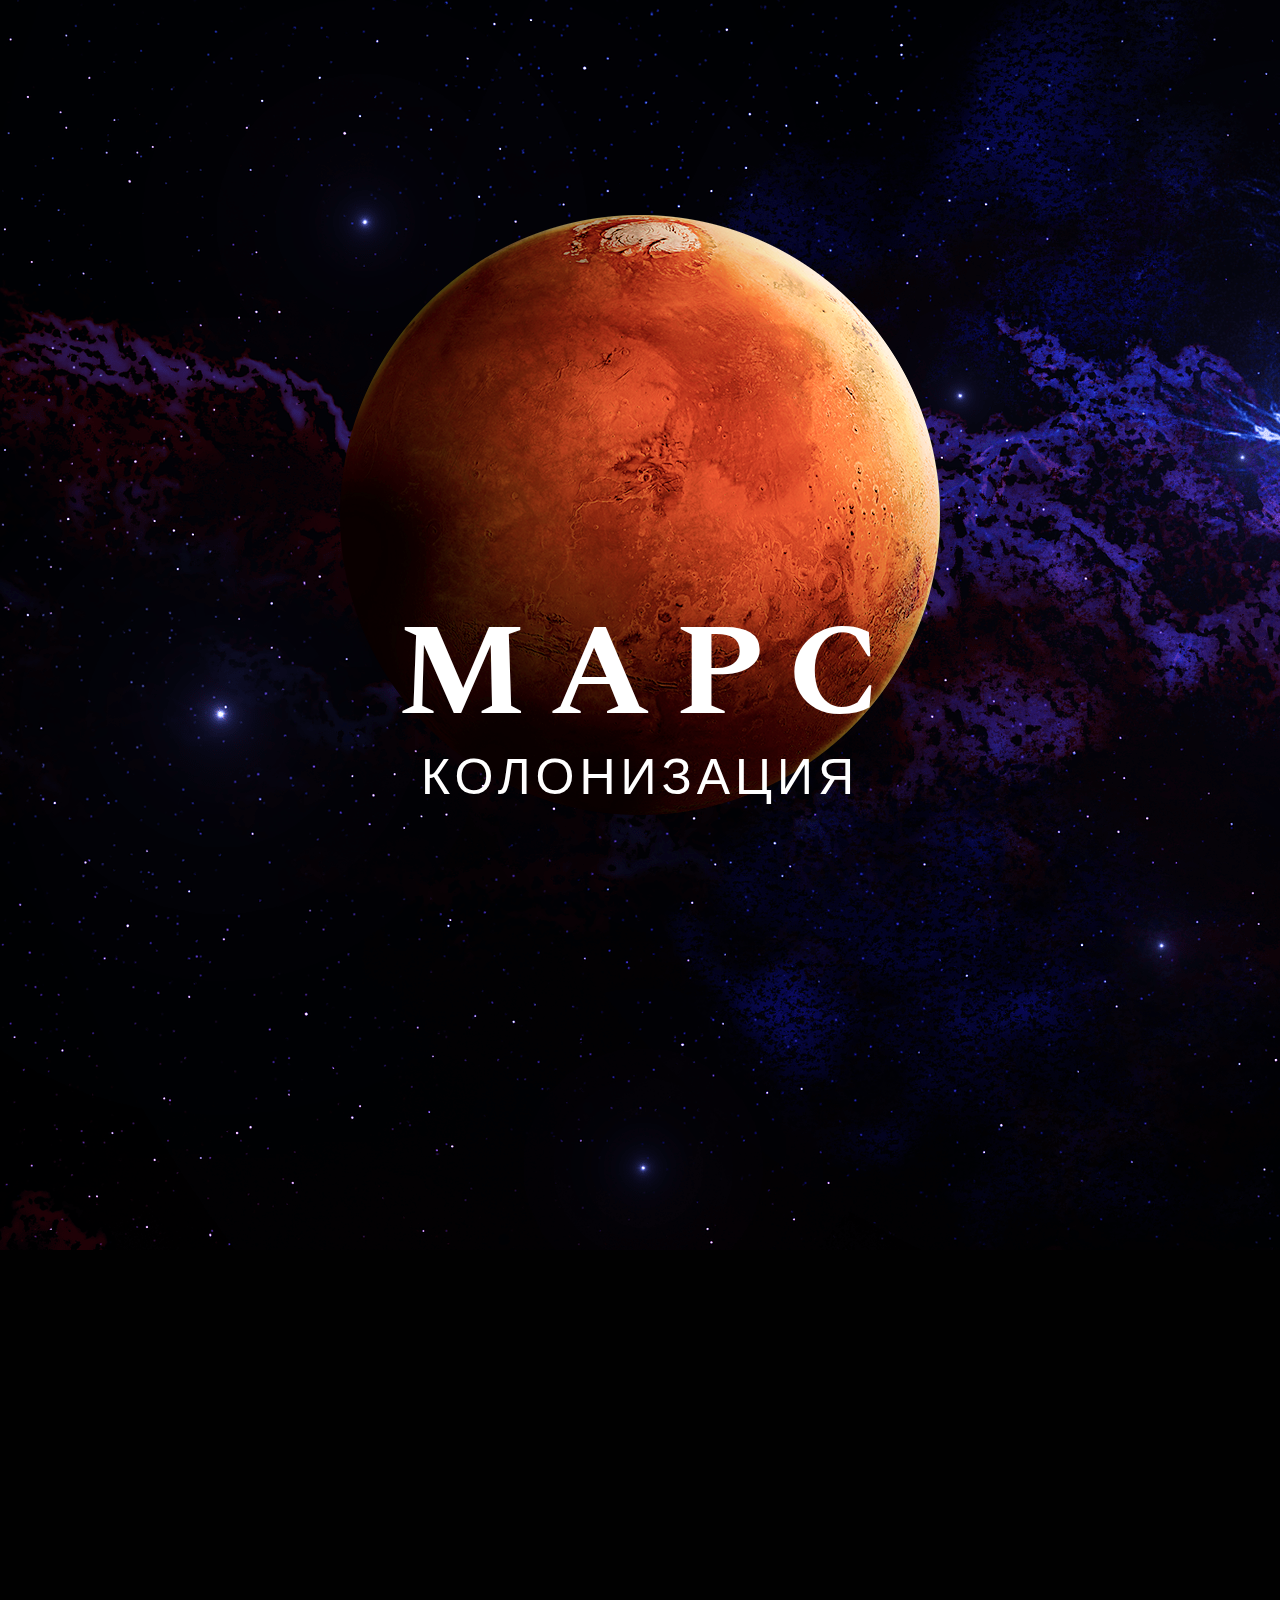
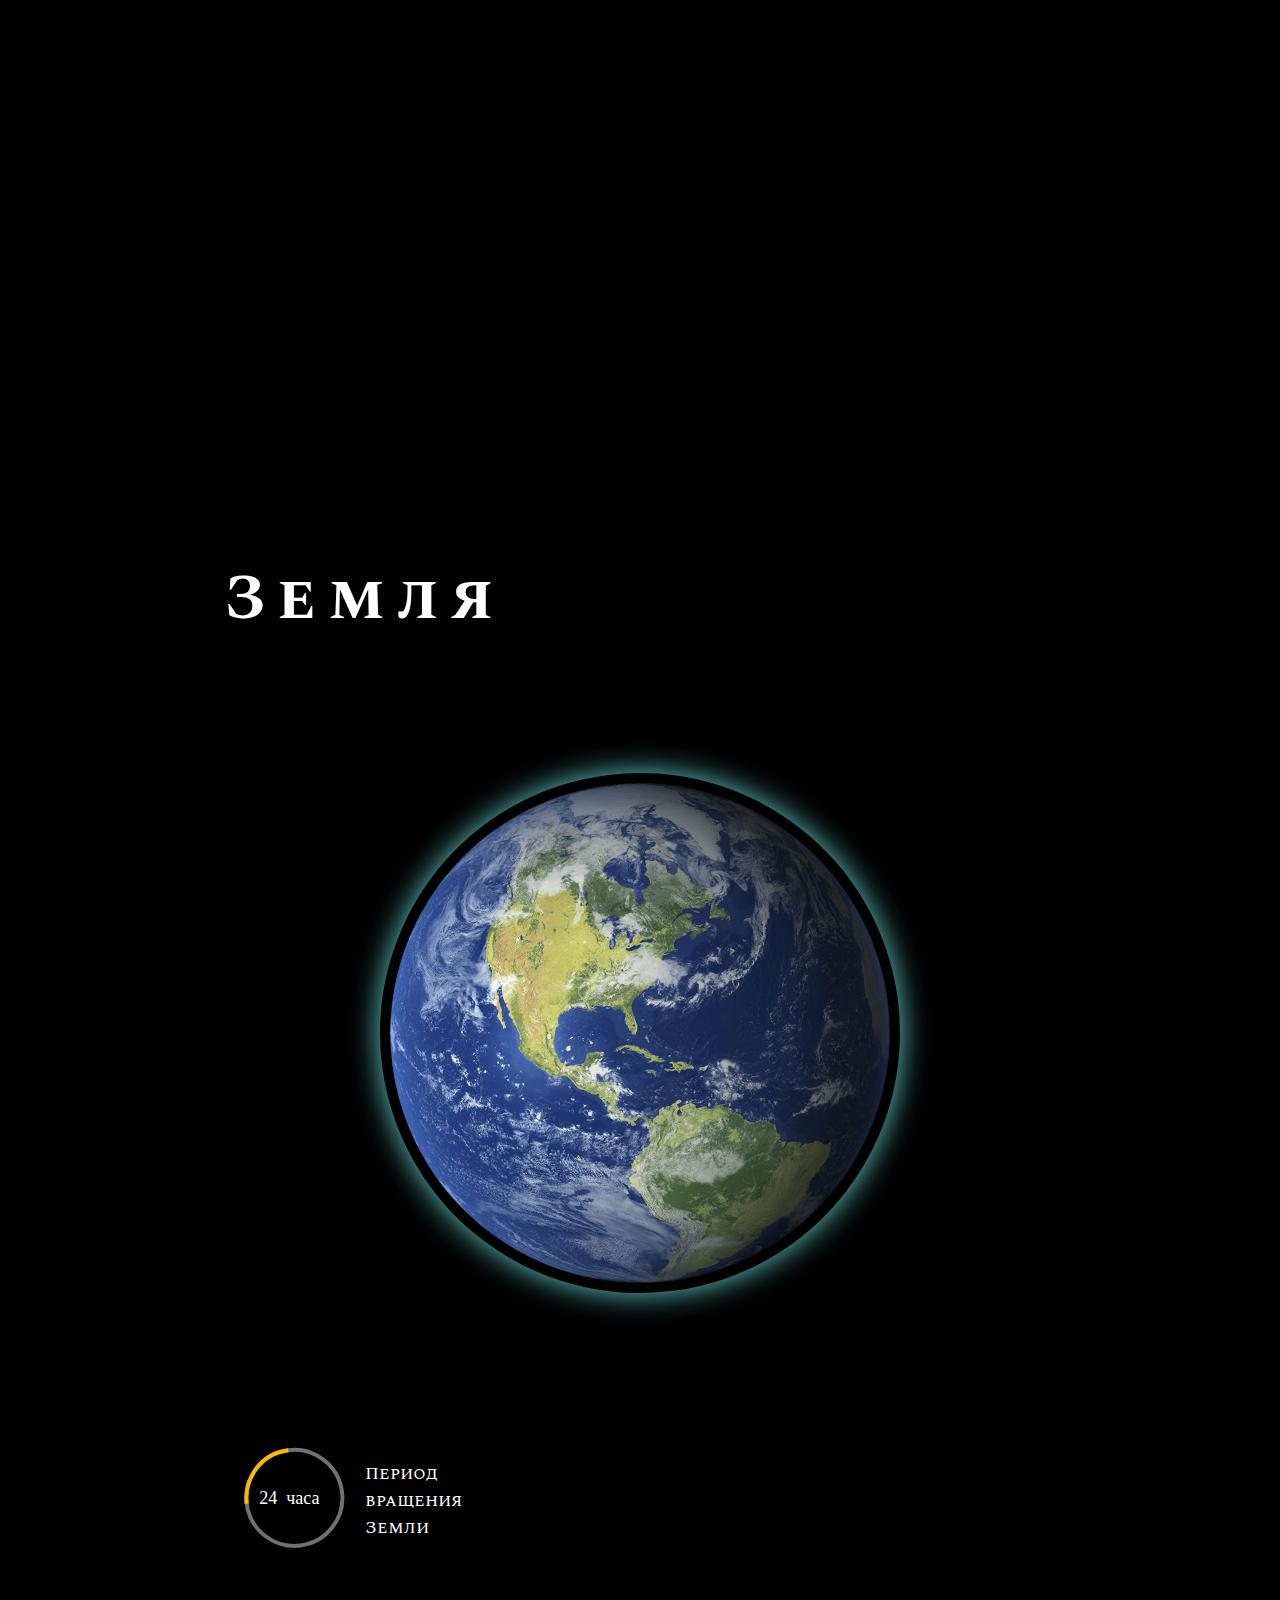
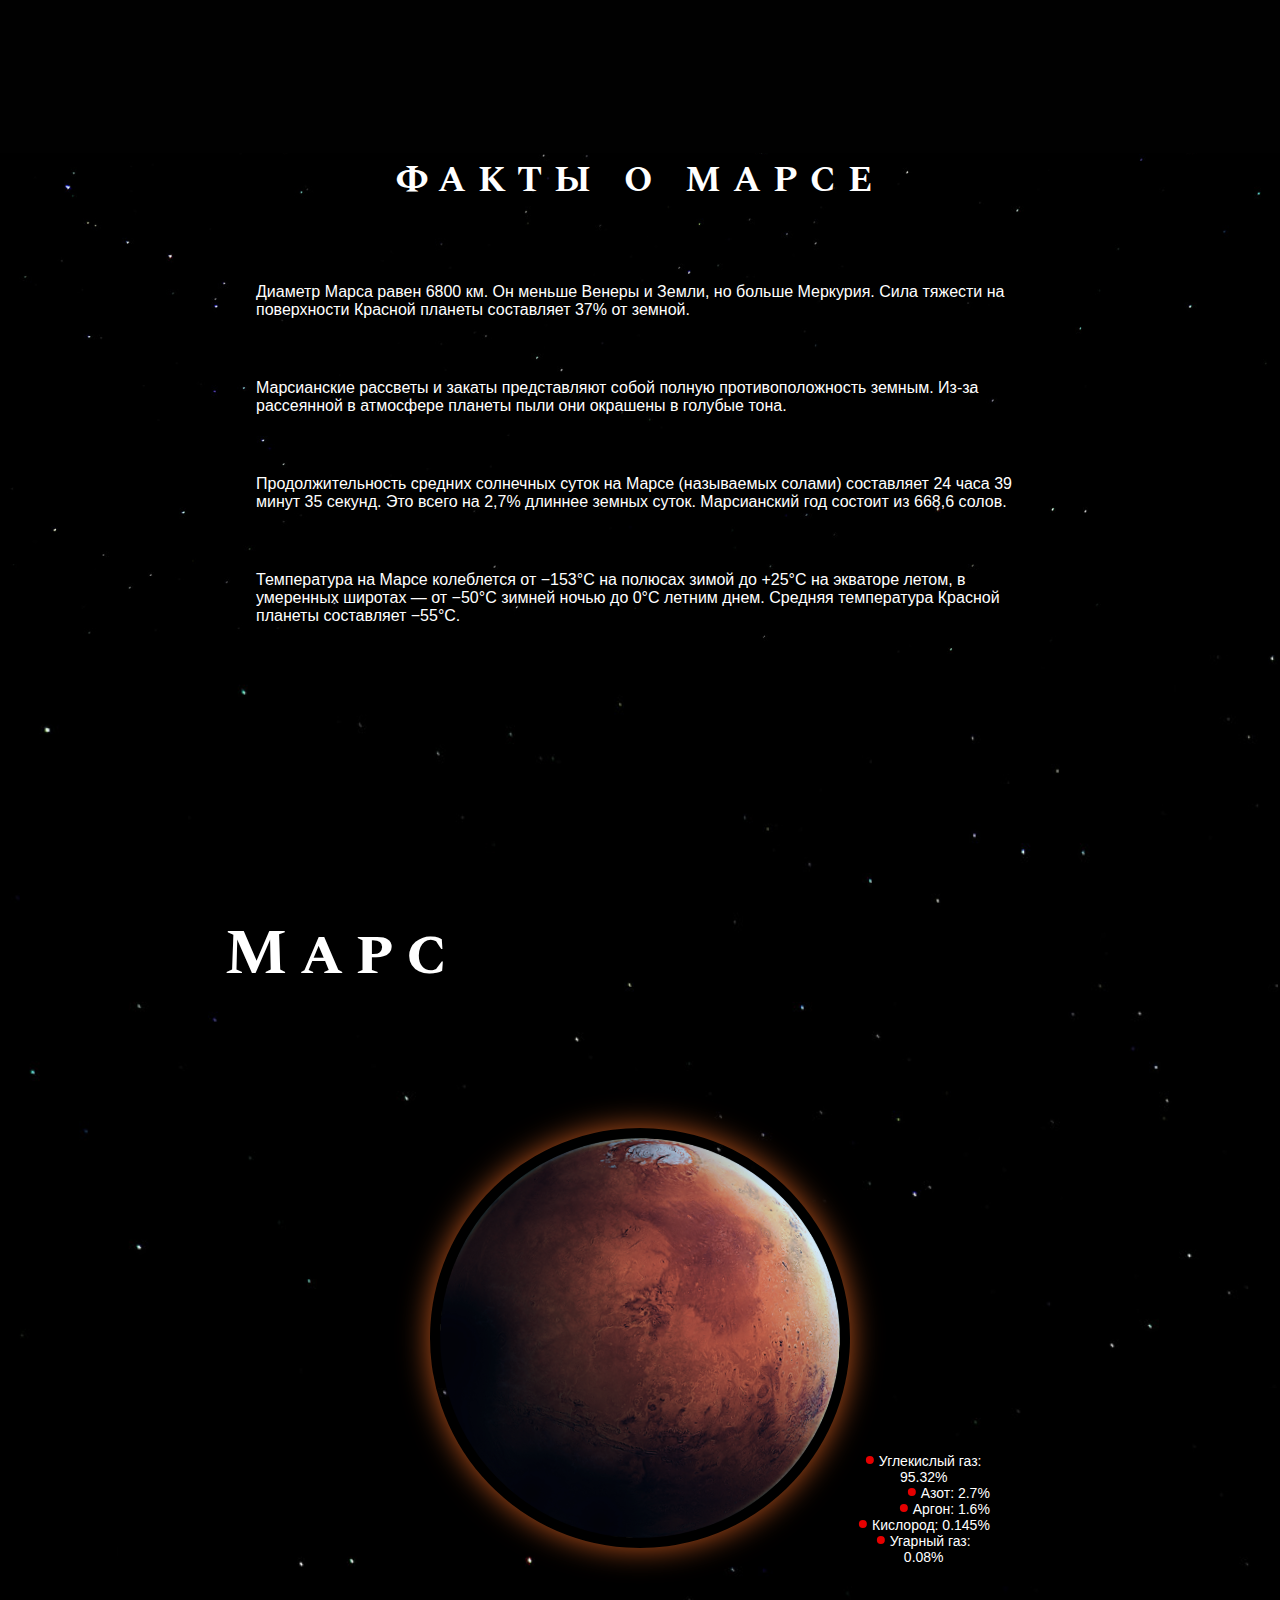
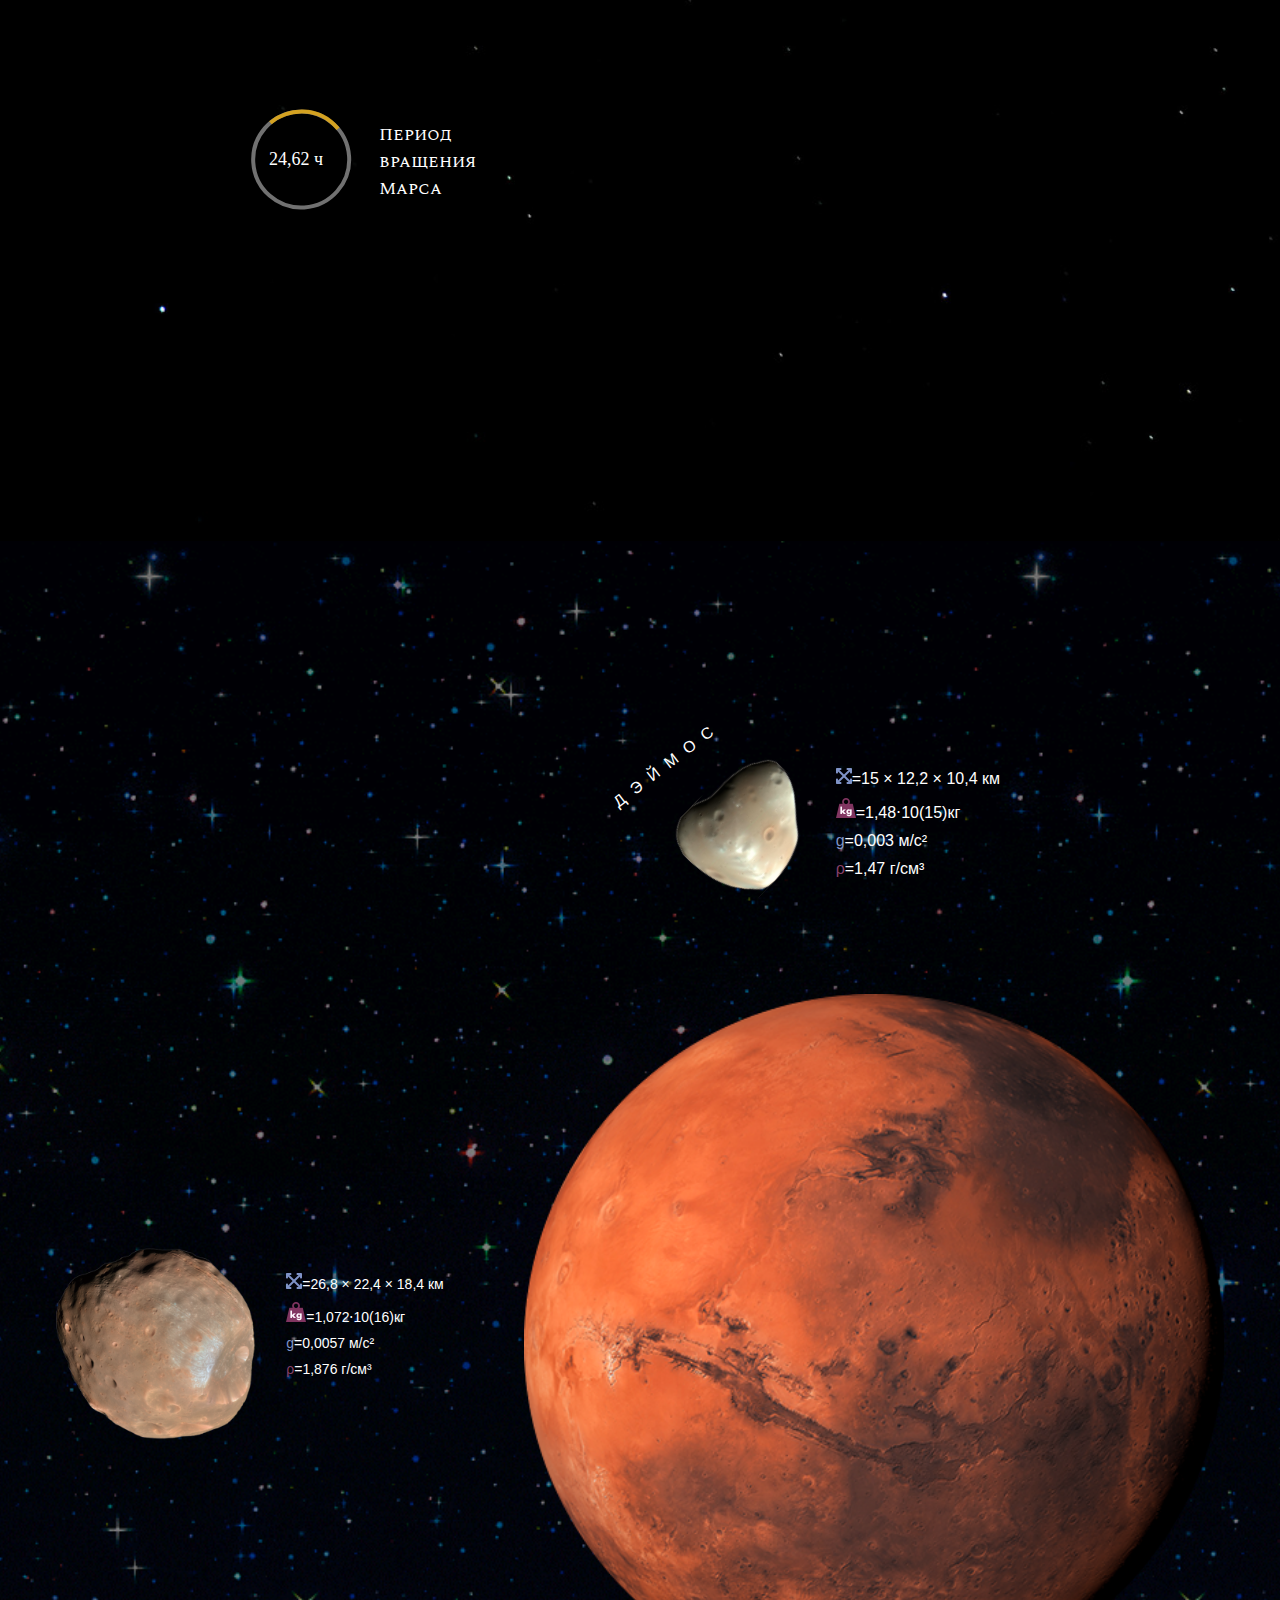
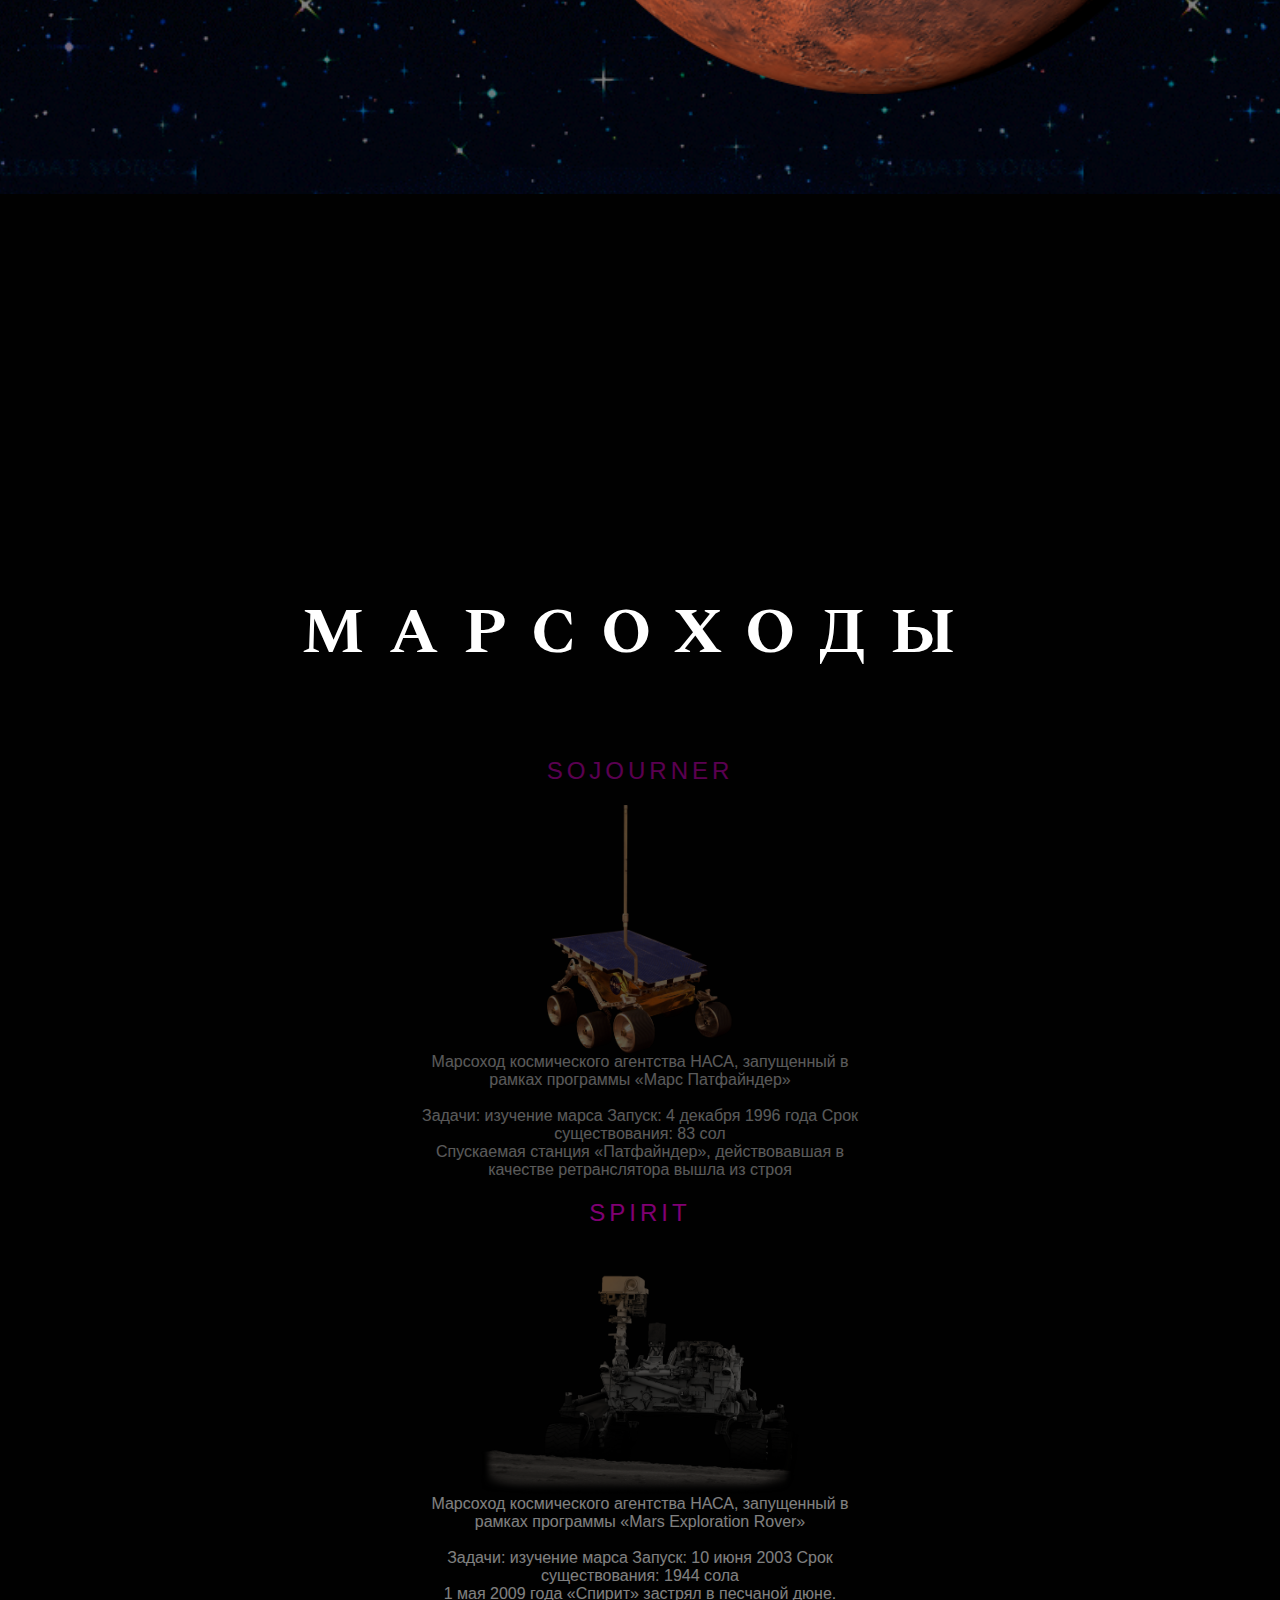
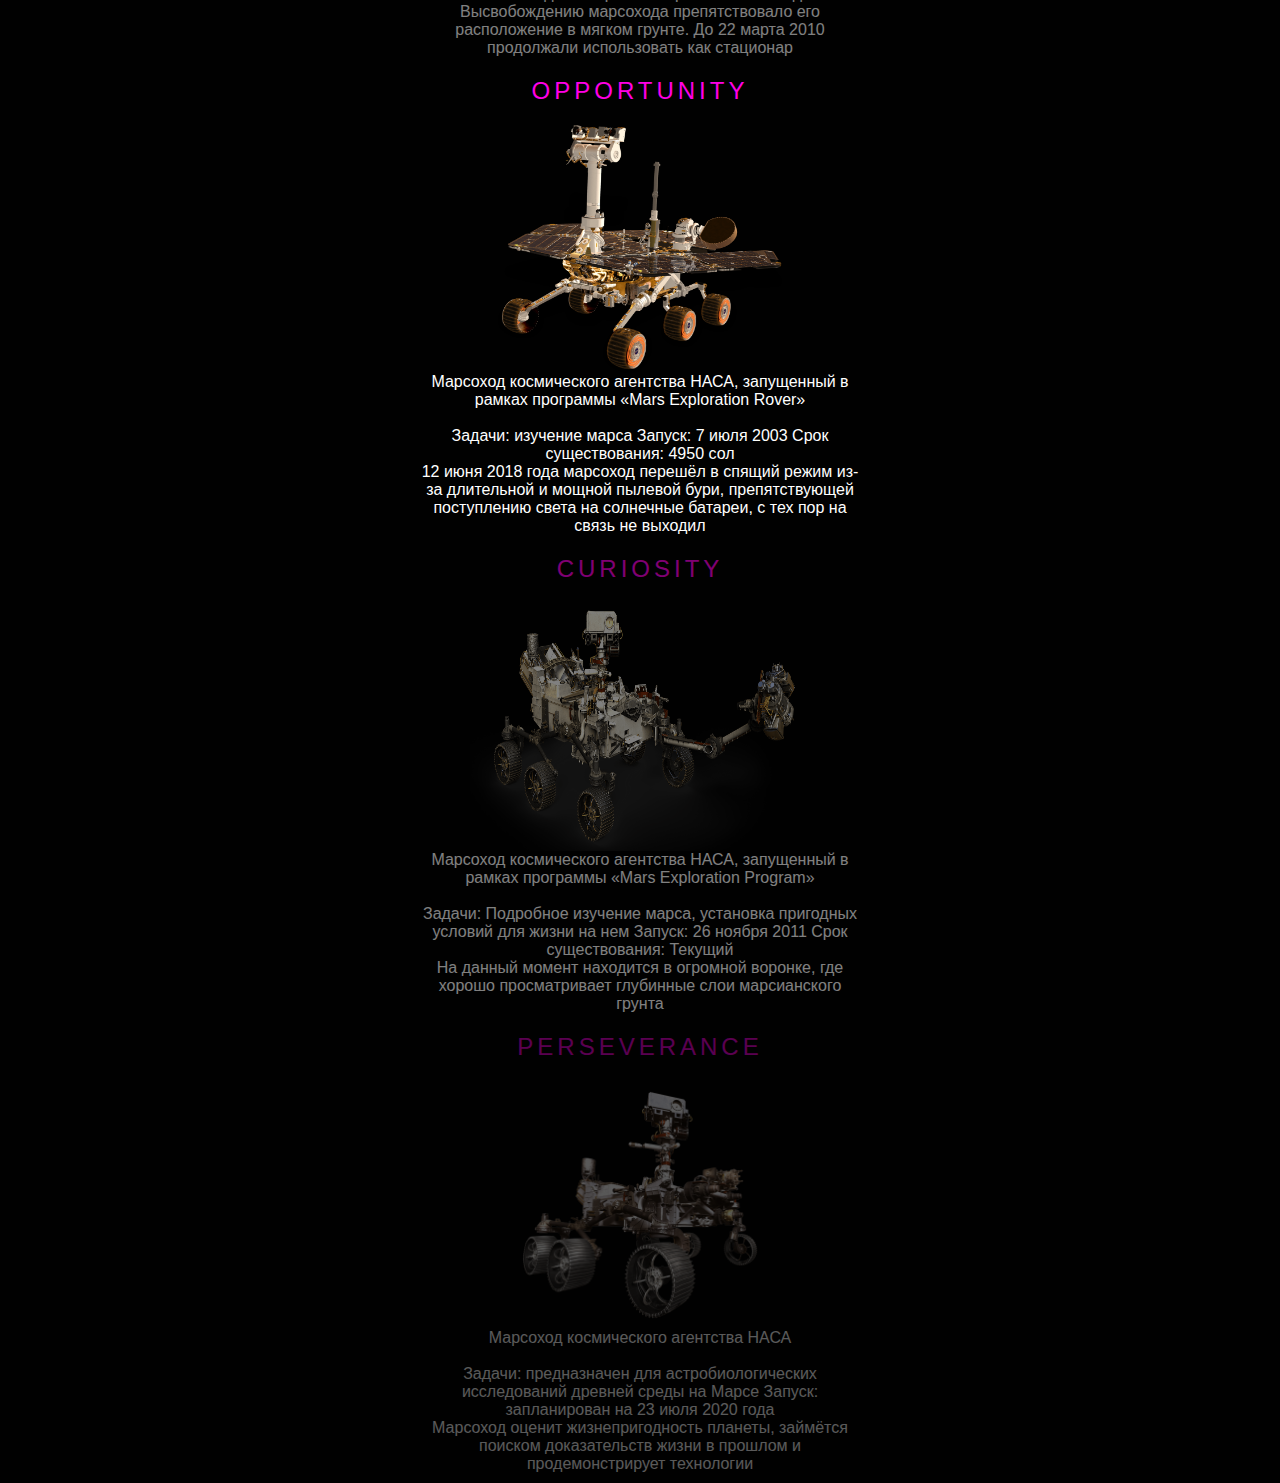
==== index.html @ 3db9e093 "rename file" ====
<!DOCTYPE html>
<html lang="en">
<head>
    <meta charset="UTF-8">
    <title>Document</title>
    <meta name="viewport" content="width=device-width, initial-scale=1">
    
    
    <link rel="preconnect" href="https://fonts.gstatic.com">
    <link href="https://fonts.googleapis.com/css2?family=Spectral+SC:ital,wght@0,200;0,300;0,400;0,500;0,600;0,700;0,800;1,200;1,300;1,400;1,500;1,600;1,700;1,800&display=swap" rel="stylesheet">
    <link rel="stylesheet" href="styles/css/style.css">
    <script src='JS/jquery-3.5.1.min.js'></script>
    <link rel="stylesheet" href="styles/css/media.css" media="all and (max-width: 1525px)">
    <script src='JS/main.js'></script>
    

    
</head>

<body>
    <div class='dws-wrapper'>
        <div class='container'>
            <div class='section1'>
                <div class="pre-section1">
                    <img src="img/mars_planet_PNG38%201.png" alt="">
                    <h1>Марс</h1>
                    <h2>Колонизация</h2>
                </div>
            </div>
            <div class="section2">
                <div class="pre-section2">
                    <h1>Цели</h1>
                    <ul>
                        <li>Промышленная добыча ценных полезных ископаемых.</li>
                        <li>Решение демографических проблем Земли</li>
                        <li>Создание «Колыбели Человечества» на случай глобального катаклизма на Земле</li>
                        <li>Создание постоянной базы для научных исследований самого Марса и его спутников, в перспективе — для изучения, а также, возможно, и колонизации пояса астероидов (в том числе добычи полезных ископаемых на них) и дальних планет Солнечной Системы</li>
                    </ul>
                </div>
            </div>
            <div class="section3">
                <div class="pre-section3  pre-section3_1">
                    <h1>Земля</h1>
                    
                    <div class="img-container">
                        <img class='earth' src="img/earth_PNG23.png" alt="">
                        <span class='span'></span>
                        <div id="first-line">
                            <p>Температура</p>
                            <p>14°С</p>
                        </div>
                        <div id="second-line">
                            <p>Масса</p>
                            <p>5,9726⋅10(24) кг</p>
                        </div>
                        <div id="third-line">
                            <p>V орб</p>
                            <p>29,783 км/c</p>
                        </div>
                        <div id="fourth-line">
                            <p>Площадь</p>
                            <p>510 072 000 км²</p>
                        </div>
                        <div id="fifth-line">
                            <p>Спутник</p>
                            <p>Луна</p>
                            <img src='img/moon_PNG47.png' width='90px auto'>
                        </div>
                        <div id="sixth-line">
                            <p>S от солнца</p>
                            <p>149,6 млн км</p>
                        </div>
                        <div id="seventh-line">
                            <p>Наклон</p>
                            <p>7,155°</p>
                        </div>
                        <div id="eighth-line">
                            <p>Содержание O2</p>
                            <p>20.95%</p>
                        </div>
                    </div>
                    <div id="component">
                        <div id="pre-component">
                            <img id='spin_hours' src="img/Component%201.svg" alt="">
                            <p class="hours">24&nbsp;&nbsp;часа</p>
                        </div>
                        <div>
                            <p>Период вращения Земли</p>
                        </div>
                    </div>
                </div>
            </div>
            <div class="section4">
                <div class="pre-section4">
                    <h1>ФАКТЫ О МАРСЕ</h1>
                    <div class='flex-cont'>
                        <div><p>Диаметр Марса равен 6800 км. Он меньше Венеры и Земли, но больше Меркурия. Сила тяжести на поверхности Красной планеты составляет 37% от земной.</p></div>
                        <div><p>Марсианские рассветы и закаты представляют собой полную противоположность земным. Из-за рассеянной в атмосфере планеты пыли они окрашены в голубые тона.</p></div>
                        <div><p>Продолжительность средних солнечных суток на Марсе (называемых солами) составляет 24 часа 39 минут 35 секунд. Это всего на 2,7% длиннее земных суток. Марсианский год состоит из 668,6 солов.</p></div>
                        <div><p>Температура на Марсе колеблется от −153°C на полюсах зимой до +25°C на экваторе летом, в умеренных широтах — от −50°C зимней ночью до 0°C летним днем. Средняя температура Красной планеты составляет −55°C.</p></div>
                    </div>
                </div>
            </div>
            
            <div class="section4_2">
                <div class="pre-section4_1 pre-section4_2">
                    <h1><span id='mSpan'>М</span>арс</h1>
                    
                    <div class="img-container">
                        <img class='mars' src="img/mars_planet_PNG38%202.svg" alt="" width="600px" height="600px">
                        <span class='span2'></span>
                        <span class='span3'></span>
                        <div id="first-line-mars">
                            <p>Спутник</p>
                            <p>Фобос</p>
                            <img src='img/mars_fobos.svg' alt="">
                        </div>
                        <div id="second-line-mars">
                            <p>Наклон</p>
                            <p>25,192°</p>
                        </div>
                        <div id="third-line-mars">
                            <p>Масса</p>
                            <p>6,417⋅10(23)кг</p>
                        </div>
                        <div id="fourth-line-mars">
                            <p>S от солнца</p>
                            <p>228 млн км</p>
                        </div>
                        <div id="fifth-line-mars">
                            <p>Температура</p>
                            <p>-63°С</p>
                        </div>
                        <div id="sixth-line-mars">
                            <p>Спутник</p>
                            <p>Дэймос</p>
                            <img src='img/mars_deimos.svg' width='90px auto'>
                        </div>
                        <div id="seventh-line-mars">
                            <p>V орб</p>
                            <p>24,13 км/с</p>
                        </div>
                        <div id="eighth-line-mars">
                            <p>Состав</p>
                            <ul>
                                <li>Углекислый газ: 95.32% </li>
                                <li>Азот: 2.7%</li>
                                <li>Аргон: 1.6% </li>
                                <li>Кислород: 0.145% </li>
                                <li>Угарный газ: 0.08% </li>
                            </ul>
                        </div>
                    </div>
                    <div id="component">
                        <div id="pre-component">
                            <img id='spin_hours2' src="img/Component%202.svg" alt="">
                            <p class="hours hours2">24,62&nbsp;ч</p>
                        </div>
                        <div>
                            <p>Период вращения Марса</p>
                        </div>
                    </div>
                </div>
                
            </div>

            <div class="section5">
                <div class="pre-section5">
                    <div class='img-container2'>
                        <img src='img/mars_deimos.svg' id='deimos' width='173px auto'>
                        <p>ДЭЙМОС</p> 
                    <ul>
                        <li><img src='img/expand.svg'>=15 × 12,2 × 10,4 км </li>
                        <li><img src='img/kg.svg'>=1,48⋅10(15)кг</li>
                        <li><span id='g'>g</span>=0,003 м/с²</li>
                        <li><span id='p'>ρ</span>=1,47 г/см³</li>
                    </ul>
                    </div>
                </div>
                <div class="pre-section5_1">
                    <div class='img-container2_1'>
                        <img src='img/fobos.png' id='fobos' width='258px auto'>
                        <p>ФОБОС</p> 
                    <ul>
                        <li><img src='img/expand.svg'>=26,8 × 22,4 × 18,4 км</li>
                        <li><img src='img/kg.svg'>=1,072⋅10(16)кг</li>
                        <li><span id='g'>g</span>=0,0057 м/с²</li>
                        <li><span id='p'>ρ</span>=1,876 г/см³</li>
                    </ul>
                    </div>
                    <img class='mars-copy' src='img/mars_planet_PNG23.png' width='700px'>
                </div>
            </div>
        
            <div class="section6">
               <h1>МАРСОХОДЫ</h1>
               <div class="pre-section6">  
                   <div class='test test1'>
                       <h2>SOJOURNER</h2>
                       <img src="img/sojourner-min.png">
                       <p>Марсоход космического агентства НАСА, запущенный в рамках программы «Марс Патфайндер» <br><br> Задачи: изучение марса Запуск: 4 декабря 1996 года Срок существования: 83 сол</p>
                       <p>Спускаемая станция «Патфайндер», действовавшая в качестве ретранслятора вышла из строя</p>
                   </div>
                       
                   <div class='test test2'>
                       <h2>SPIRIT</h2>
                       <img src="img/Spirit.png">
                       <p>Марсоход космического агентства НАСА, запущенный в рамках программы «Mars Exploration Rover» <br><br> Задачи: изучение марса Запуск: 10 июня 2003 Срок существования: 1944 сола</p>
                       <p>1 мая 2009 года «Спирит» застрял в песчаной дюне. Высвобождению марсохода препятствовало его расположение в мягком грунте. До 22 марта 2010 продолжали использовать как стационар</p>
                   </div>
                   
                   <div class='test test3'>
                       <h2>OPPORTUNITY</h2>
                       <img src="img/Opportunity-min.png">
                       <p>Марсоход космического агентства НАСА, запущенный в рамках программы «Mars Exploration Rover» <br><br> Задачи: изучение марса Запуск: 7 июля 2003 Срок существования: 4950 сол</p>
                       <p>12 июня 2018 года марсоход перешёл в спящий режим из-за длительной и мощной пылевой бури, препятствующей поступлению света на солнечные батареи, с тех пор на связь не выходил</p> 
                   </div>
                    
                   <div class='test test4'>
                       <h2>CURIOSITY</h2>
                       <img src="img/curiosity-min.png">
                       <p>Марсоход космического агентства НАСА, запущенный в рамках программы «Mars Exploration Program» <br><br> Задачи: Подробное изучение марса, установка пригодных условий для жизни на нем Запуск: 26 ноября 2011 Срок существования: Текущий</p>
                       <p>На данный момент находится в огромной воронке, где хорошо просматривает глубинные слои марсианского грунта</p> 
                   </div>
                   
                   <div class='test test5'>
                       <h2>PERSEVERANCE</h2>
                       <img src="img/perseveranse.png">
                       <p>Марсоход космического агентства НАСА <br><br> Задачи: предназначен для астробиологических исследований древней среды на Марсе Запуск: запланирован на 23 июля 2020 года</p>
                       <p>Марсоход оценит жизнепригодность планеты, займётся поиском доказательств жизни в прошлом и продемонстрирует технологии</p> 
                   </div>
               </div> 
            </div>
        </div>
    </div>
</body>
</html>
---- styles/css/style.css ----
@charset "UTF-8";
body {
  background-color: #010101;
  color: #fff;
  margin: 0;
  padding: 0;
  font-family: Montserrat, arial, sans-serif;
}

h1 {
  font-family: 'Spectral SC', serif;
  text-transform: uppercase;
  font-size: 130px;
  letter-spacing: 24px;
}

h2 {
  font-size: 50px;
  letter-spacing: 5px;
  font-family: Montserrat, arial;
  font-weight: 100;
}

ul,
li {
  margin: 0;
  padding: 0;
  list-style: none;
}

*,
::after,
::before {
  margin: 0;
}

.dws-wrapper {
  height: 100%;
  max-width: 1920px;
  margin: auto;
}

.section1 {
  background-image: url(../../img/space-1490668_1920.png);
  height: 1250px;
  width: 100%;
  margin: auto;
  display: -webkit-box;
  display: -ms-flexbox;
  display: flex;
  -webkit-box-pack: center;
      -ms-flex-pack: center;
          justify-content: center;
  text-align: center;
  -webkit-user-select: none;
     -moz-user-select: none;
      -ms-user-select: none;
          user-select: none;
}

.section1 img {
  width: 600px;
  position: absolute;
  -webkit-transform: translateY(120deg);
          transform: translateY(120deg);
  -webkit-transition: 1.2s ease;
  transition: 1.2s ease;
  top: 20%;
  left: 50%;
  -webkit-transform: translate(-50%, -50%);
          transform: translate(-50%, -50%);
  -webkit-transition: 1.5s ease;
  transition: 1.5s ease;
}

.section1 h1 {
  text-transform: uppercase;
  position: absolute;
  top: 76%;
  left: 50%;
  -webkit-transform: translate(-150%, -50%);
          transform: translate(-150%, -50%);
  -webkit-transition: 1.5s ease;
  transition: 1.5s ease;
}

.section1 h2 {
  text-transform: uppercase;
  position: absolute;
  top: 93%;
  left: 50%;
  -webkit-transform: translate(50%, -50%);
          transform: translate(50%, -50%);
  -webkit-transition: 1.5s ease;
  transition: 1.5s ease;
}

.pre-section1 {
  position: relative;
  max-height: 610px;
  margin-top: 210px;
}

.section2 {
  width: 100%;
  height: 600px;
  text-align: center;
  position: relative;
}

.section2::before {
  content: "";
  display: block;
  position: absolute;
  opacity: 1;
  width: 100%;
  height: 100%;
  z-index: 1;
  left: 0;
  top: 0;
  background-image: url(../../img/2k_stars_milky_way1.png);
  background-position: 100%;
  background-size: cover;
}

.section2 h1 {
  font-size: 64px;
  letter-spacing: 12px;
}

.pre-section2 {
  visibility: hidden;
  position: absolute;
  top: 35%;
  left: 50%;
  z-index: 999;
  -webkit-transform: translate(-50%, -50%);
          transform: translate(-50%, -50%);
  -webkit-transition: .5s ease;
  transition: .5s ease;
  width: 70%;
  display: -webkit-box;
  display: -ms-flexbox;
  display: flex;
  -webkit-box-orient: vertical;
  -webkit-box-direction: normal;
      -ms-flex-direction: column;
          flex-direction: column;
  margin: auto;
}

.pre-section2 ul li {
  font-size: 24px;
}

.pre-section2 ul li::before {
  content: "";
  display: block;
  width: 20px;
  height: 20px;
  border-radius: 10px;
  margin: 26px auto 15px;
  background-color: #DB00FF;
}

.section3 {
  width: 100%;
  margin: auto;
  padding-top: 300px;
  position: relative;
  -webkit-transition: 1s;
  transition: 1s;
}

.section3:hover {
  -webkit-box-shadow: 0 0 100px #05083e;
          box-shadow: 0 0 100px #05083e;
  -webkit-transition: 1s;
  transition: 1s;
}

.section3::before {
  content: "";
  display: block;
  position: absolute;
  opacity: 1;
  width: 100%;
  height: 100%;
  z-index: 0;
  left: 0;
  top: 0;
  background-image: url(../../img/2k_stars_milky_way1.png);
  background-position: 100%;
  -webkit-transform: rotate(30eg);
          transform: rotate(30eg);
  background-size: cover;
}

.pre-section3_1 {
  width: 65%;
  margin: auto;
}

.pre-section3 {
  display: -webkit-box;
  display: -ms-flexbox;
  display: flex;
  -webkit-box-orient: vertical;
  -webkit-box-direction: normal;
      -ms-flex-direction: column;
          flex-direction: column;
  -webkit-box-pack: center;
      -ms-flex-pack: center;
          justify-content: center;
  text-align: center;
}

.pre-section3 h1 {
  text-align: start;
  margin-bottom: 125px;
  font-size: 64px;
  letter-spacing: 12px;
  text-transform: none;
  z-index: 999;
}

.pre-section3 p:nth-child(odd) {
  font-size: 24px;
  font-family: 'Spectral SC';
  text-align: start;
}

.pre-section3 p:nth-child(odd)::after {
  content: "";
  display: block;
  background-color: aqua;
  margin-bottom: 10px;
  margin: auto;
}

.pre-section3 p:nth-child(even) {
  margin-top: 5px;
  font-size: 20px;
  font-family: Montserrat;
  text-align: start;
}

.img-container {
  position: relative;
}

.earth {
  position: relative;
  z-index: 2;
  width: 700px;
  height: 700px;
  padding: 10px;
  /* Поля */
  -webkit-box-shadow: 0 0 30px #64d2d0;
          box-shadow: 0 0 30px #64d2d0;
  border-radius: 50%;
}

.span {
  position: absolute;
  z-index: 0;
  top: 50%;
  left: 50%;
  -webkit-transform: translate(-50%, -50%);
          transform: translate(-50%, -50%);
  width: 975px;
  height: 975px;
  border-radius: 50%;
}

/*1-я линия*/
#first-line {
  position: absolute;
  top: 20%;
  left: 14.4%;
  -webkit-transform: translate(-100%, -50%);
          transform: translate(-100%, -50%);
  opacity: 0;
  -webkit-transition: all 1s ease 0s;
  transition: all 1s ease 0s;
}

#first-line p:nth-child(even) {
  padding-left: 55px;
}

#first-line p:nth-child(odd)::after {
  width: 50px;
  height: 2px;
  -webkit-transition: 3s;
  transition: 3s;
}

#first-line.anim1 p:nth-child(odd)::after {
  width: 350px;
  height: 2px;
  -webkit-transition: 3s;
  transition: 3s;
}

#second-line {
  position: absolute;
  top: 40%;
  left: 11.6%;
  -webkit-transform: translate(-100%, -50%);
          transform: translate(-100%, -50%);
  opacity: 0;
  -webkit-transition: all 1s ease 0s;
  transition: all 1s ease 0s;
}

#second-line p:nth-child(odd)::after {
  width: 50px;
  height: 2px;
  -webkit-transition: 3s;
  transition: 3s;
}

#second-line.anim2 p:nth-child(odd)::after {
  width: 285px;
  height: 2px;
  -webkit-transition: 3s;
  transition: 3s;
}

#third-line {
  position: absolute;
  top: 60%;
  left: 11.7%;
  -webkit-transform: translate(-100%, -50%);
          transform: translate(-100%, -50%);
  opacity: 0;
  -webkit-transition: all 1s ease 0s;
  transition: all 1s ease 0s;
}

#third-line p:nth-child(odd)::after {
  width: 50px;
  height: 2px;
}

#third-line.anim3 p:nth-child(odd)::after {
  width: 290px;
  height: 2px;
  -webkit-transition: 3s;
  transition: 3s;
}

#fourth-line {
  position: absolute;
  top: 80%;
  left: 14.7%;
  -webkit-transform: translate(-100%, -50%);
          transform: translate(-100%, -50%);
  z-index: 1;
  opacity: 0;
  -webkit-transition: all 1s ease 0s;
  transition: all 1s ease 0s;
}

#fourth-line p:nth-child(odd)::after {
  width: 50px;
  height: 2px;
}

#fourth-line.anim4 p:nth-child(odd)::after {
  width: 365px;
  height: 2px;
  -webkit-transition: 3s;
  transition: 3s;
}

#fifth-line {
  position: absolute;
  top: 20%;
  left: 85.6%;
  -webkit-transform: translate(100%, -50%);
          transform: translate(100%, -50%);
  z-index: 1;
  opacity: 0;
  -webkit-transition: 1s ease;
  transition: 1s ease;
}

#fifth-line p {
  text-align: end;
}

#fifth-line p:nth-child(odd)::after {
  width: 50px;
  height: 2px;
}

#fifth-line.anim5 p:nth-child(odd)::after {
  width: 350px;
  height: 2px;
  -webkit-transition: 3s;
  transition: 3s;
}

#fifth-line img {
  position: absolute;
  top: 50%;
  left: 48%;
  -webkit-transform: translate(-50%, -50%);
          transform: translate(-50%, -50%);
  -webkit-transition: .1s;
  transition: .1s;
  opacity: 0;
}

#sixth-line {
  position: absolute;
  top: 40%;
  left: 88.4%;
  -webkit-transform: translate(100%, -50%);
          transform: translate(100%, -50%);
  z-index: 1;
  opacity: 0;
  -webkit-transition: all 1s ease 0s;
  transition: all 1s ease 0s;
}

#sixth-line p {
  text-align: end;
}

#sixth-line p:nth-child(odd)::after {
  width: 50px;
  height: 2px;
  background-color: #EBFF00;
  opacity: 0.75;
}

#sixth-line.anim6 p:nth-child(odd)::after {
  width: 285px;
  height: 2px;
  -webkit-transition: 3s;
  transition: 3s;
}

#seventh-line {
  position: absolute;
  top: 60%;
  left: 88.3%;
  -webkit-transform: translate(100%, -50%);
          transform: translate(100%, -50%);
  z-index: 1;
  opacity: 0;
  -webkit-transition: all 1s ease 0s;
  transition: all 1s ease 0s;
}

#seventh-line p {
  text-align: end;
}

#seventh-line p:nth-child(odd)::after {
  width: 50px;
  height: 2px;
}

#seventh-line.anim7 p:nth-child(odd)::after {
  width: 290px;
  height: 2px;
  -webkit-transition: 3s;
  transition: 3s;
}

#eighth-line {
  position: absolute;
  top: 80%;
  left: 85.3%;
  -webkit-transform: translate(100%, -50%);
          transform: translate(100%, -50%);
  z-index: 1;
  opacity: 0;
  -webkit-transition: all 1s ease 0s;
  transition: all 1s ease 0s;
}

#eighth-line p {
  text-align: end;
}

#eighth-line p:nth-child(odd)::after {
  width: 50px;
  height: 2px;
}

#eighth-line.anim8 p:nth-child(odd)::after {
  width: 365px;
  height: 2px;
  -webkit-transition: 3s;
  transition: 3s;
}

#component {
  margin-top: 130px;
  display: -webkit-box;
  display: -ms-flexbox;
  display: flex;
  -webkit-box-pack: start;
      -ms-flex-pack: start;
          justify-content: flex-start;
  -ms-flex-wrap: wrap;
      flex-wrap: wrap;
  -webkit-box-align: center;
      -ms-flex-align: center;
          align-items: center;
  z-index: 999;
}

#component p {
  width: 10%;
  font-size: 18px;
}

#pre-component {
  position: relative;
}

.hours {
  font-family: Montserrat, sans-serif;
  position: absolute;
  top: 45%;
  left: 30%;
  -webkit-transform: translate(-50%, -50%);
          transform: translate(-50%, -50%);
}

/*------------------------Section 4---------------------------------*/
.section4 {
  background-size: 100%;
  z-index: 999;
  height: 800px;
  width: 100%;
  margin: auto;
  margin-top: 180px;
  padding-bottom: 125px;
  position: relative;
}

.section4::before {
  content: "";
  display: block;
  position: absolute;
  opacity: 1;
  width: 100%;
  height: 100%;
  z-index: 1;
  left: 0;
  top: 0;
  background-image: url(../../img/TexturesCom_Skies0258_1_M.jpg);
  background-position: 100%;
  background-size: cover;
}

.pre-section4 {
  z-index: 999;
  visibility: hidden;
  position: absolute;
  top: 35%;
  left: 50%;
  -webkit-transform: translate(-50%, -50%);
          transform: translate(-50%, -50%);
  -webkit-transition: .5s ease;
  transition: .5s ease;
  width: 70%;
  display: -webkit-box;
  display: -ms-flexbox;
  display: flex;
  margin: 0;
  padding: 0;
  -webkit-box-orient: vertical;
  -webkit-box-direction: normal;
      -ms-flex-direction: column;
          flex-direction: column;
  -webkit-box-pack: center;
      -ms-flex-pack: center;
          justify-content: center;
}

.pre-section4 h1 {
  text-align: center;
  font-size: 64px;
  letter-spacing: 12px;
  margin-bottom: 45px;
}

.flex-cont {
  display: -webkit-box;
  display: -ms-flexbox;
  display: flex;
  -ms-flex-wrap: wrap;
      flex-wrap: wrap;
  -webkit-box-pack: center;
      -ms-flex-pack: center;
          justify-content: center;
}

.flex-cont div {
  width: 35%;
  margin: 40px 80px;
  font-size: 24px;
}

.section4_2 {
  width: 100%;
  margin: auto;
  padding-top: 250px;
  padding-bottom: 300px;
  position: relative;
  -webkit-transition: 1s;
  transition: 1s;
}

.section4_2:hover {
  -webkit-box-shadow: 0 10px 60px #5c3573;
          box-shadow: 0 10px 60px #5c3573;
  -webkit-transition: 1s;
  transition: 1s;
  z-index: 1;
}

.section4_2::before {
  content: "";
  display: block;
  position: absolute;
  opacity: 1;
  width: 100%;
  height: 100%;
  z-index: 0;
  left: 0;
  top: 0;
  background-image: url(../../img/TexturesCom_Skies0258_1_M.jpg);
  -webkit-transform: rotate(180deg);
          transform: rotate(180deg);
  background-position: 100%;
  background-size: cover;
  -webkit-transform: scale(-1, 1);
          transform: scale(-1, 1);
}

.hours2 {
  left: 34%;
}

.pre-section4_1 {
  width: 65%;
  margin: auto;
  display: -webkit-box;
  display: -ms-flexbox;
  display: flex;
  -webkit-box-orient: vertical;
  -webkit-box-direction: normal;
      -ms-flex-direction: column;
          flex-direction: column;
  -webkit-box-pack: center;
      -ms-flex-pack: center;
          justify-content: center;
  text-align: center;
}

.pre-section4_1 h1 {
  text-align: start;
  margin-bottom: 125px;
  font-size: 64px;
  letter-spacing: 12px;
  text-transform: none;
  z-index: 999;
}

.pre-section4_1 p:nth-child(odd) {
  font-size: 24px;
  font-family: 'Spectral SC';
  text-align: start;
}

.pre-section4_1 p:nth-child(odd)::after {
  content: "";
  display: block;
  background-color: aqua;
  margin-bottom: 10px;
  margin: auto;
}

.pre-section4_1 p:nth-child(even) {
  margin-top: 5px;
  font-size: 20px;
  font-family: Montserrat;
  text-align: start;
}

.pre-section4_2 h1 {
  -webkit-user-select: none;
     -moz-user-select: none;
      -ms-user-select: none;
          user-select: none;
}

.pre-section4_2 img {
  -webkit-user-select: none;
     -moz-user-select: none;
      -ms-user-select: none;
          user-select: none;
}

.pre-section4_2 p:nth-child(odd) {
  font-size: 18px;
}

.pre-section4_2 p:nth-child(odd)::after {
  background-color: #c0644b;
}

.pre-section4_2 p:nth-child(even) {
  font-size: 18px;
}

.span2 {
  position: absolute;
  z-index: 0;
  top: 50%;
  left: 50%;
  -webkit-transform: translate(-50%, -50%);
          transform: translate(-50%, -50%);
}

.span2::before {
  width: 850px;
  height: 820px;
  content: '';
  display: block;
  border-radius: 50%;
}

.span3 {
  position: absolute;
  z-index: 0;
  top: 50%;
  left: 50%;
  -webkit-transform: translate(-50%, -50%);
          transform: translate(-50%, -50%);
}

.span3::before {
  width: 980px;
  height: 950px;
  content: '';
  display: block;
  border-radius: 50%;
}

#first-line-mars {
  position: absolute;
  top: 20%;
  left: 15.9%;
  -webkit-transform: translate(-50%, -50%);
          transform: translate(-50%, -50%);
}

#first-line-mars p {
  display: none;
}

#first-line-mars p:nth-child(even) {
  padding-left: 55px;
}

#first-line-mars p:nth-child(odd)::after {
  width: 395px;
  height: 2px;
  background-color: #fff;
  opacity: 0.75;
}

#first-line-mars img {
  position: absolute;
  z-index: 1;
  top: 50%;
  left: 60%;
  -webkit-transform: translate(-50%, -50%);
          transform: translate(-50%, -50%);
  display: none;
}

#second-line-mars {
  position: absolute;
  top: 40%;
  left: 13.4%;
  -webkit-transform: translate(-50%, -50%);
          transform: translate(-50%, -50%);
}

#second-line-mars p {
  display: none;
}

#second-line-mars p:nth-child(odd)::after {
  width: 335px;
  height: 2px;
}

#third-line-mars {
  position: absolute;
  top: 60%;
  left: 13.4%;
  -webkit-transform: translate(-50%, -50%);
          transform: translate(-50%, -50%);
}

#third-line-mars p {
  display: none;
}

#third-line-mars p:nth-child(odd)::after {
  width: 335px;
  height: 2px;
}

#fourth-line-mars {
  position: absolute;
  top: 80%;
  left: 15.9%;
  -webkit-transform: translate(-50%, -50%);
          transform: translate(-50%, -50%);
  z-index: 1;
}

#fourth-line-mars p {
  display: none;
}

#fourth-line-mars p:nth-child(odd)::after {
  width: 395px;
  height: 2px;
}

#fifth-line-mars {
  position: absolute;
  top: 20%;
  left: 84.1%;
  -webkit-transform: translate(-50%, -50%);
          transform: translate(-50%, -50%);
  z-index: 1;
}

#fifth-line-mars p {
  text-align: end;
  display: none;
}

#fifth-line-mars p:nth-child(odd)::after {
  width: 395px;
  height: 2px;
}

#fifth-line-mars img {
  position: absolute;
  top: 50%;
  left: 53%;
  -webkit-transform: translate(-50%, -50%);
          transform: translate(-50%, -50%);
}

#sixth-line-mars {
  position: absolute;
  top: 40%;
  left: 86.6%;
  -webkit-transform: translate(-50%, -50%);
          transform: translate(-50%, -50%);
  z-index: 1;
}

#sixth-line-mars p {
  text-align: end;
  display: none;
}

#sixth-line-mars p:nth-child(odd)::after {
  width: 335px;
  height: 2px;
  background-color: #fff;
  opacity: 0.75;
}

#sixth-line-mars img {
  width: 90px;
  height: auto;
  position: absolute;
  z-index: 1;
  top: 50%;
  left: 60%;
  -webkit-transform: translate(-50%, -50%);
          transform: translate(-50%, -50%);
  display: none;
}

#seventh-line-mars {
  position: absolute;
  top: 60%;
  left: 86.6%;
  -webkit-transform: translate(-50%, -50%);
          transform: translate(-50%, -50%);
  z-index: 1;
}

#seventh-line-mars p {
  text-align: end;
  display: none;
}

#seventh-line-mars p:nth-child(odd)::after {
  width: 335px;
  height: 2px;
}

#eighth-line-mars {
  position: absolute;
  top: 88.6%;
  left: 84.1%;
  -webkit-transform: translate(-50%, -50%);
          transform: translate(-50%, -50%);
  z-index: 1;
}

#eighth-line-mars p {
  text-align: end;
  display: none;
}

#eighth-line-mars p:nth-child(odd)::after {
  width: 395px;
  height: 2px;
}

#eighth-line-mars ul {
  display: -webkit-box;
  display: -ms-flexbox;
  display: flex;
  -webkit-box-orient: vertical;
  -webkit-box-direction: normal;
      -ms-flex-direction: column;
          flex-direction: column;
  -webkit-box-align: end;
      -ms-flex-align: end;
          align-items: flex-end;
  -ms-flex-item-align: start;
      align-self: flex-start;
  margin-top: 40px;
  font-size: 14px;
}

#eighth-line-mars ul li::before {
  content: "";
  display: inline-block;
  width: 8px;
  height: 8px;
  margin-right: 5px;
  margin-bottom: 2px;
  border-radius: 50%;
  background-color: #FF0000;
  opacity: 0.9;
}

#spin_hours {
  -webkit-user-select: none;
     -moz-user-select: none;
      -ms-user-select: none;
          user-select: none;
}

.mars {
  position: relative;
  z-index: 2;
  padding: 10px;
  /* Поля */
  -webkit-box-shadow: 0 0 30px #bf541c;
          box-shadow: 0 0 30px #bf541c;
  border-radius: 50%;
}

.section5 {
  position: relative;
  display: -webkit-box;
  display: -ms-flexbox;
  display: flex;
  width: 100%;
  margin: auto;
  -webkit-box-align: end;
      -ms-flex-align: end;
          align-items: flex-end;
  -webkit-box-orient: vertical;
  -webkit-box-direction: normal;
      -ms-flex-direction: column;
          flex-direction: column;
  padding-top: 200px;
  padding-bottom: 100px;
}

.section5::before {
  content: "";
  display: block;
  position: absolute;
  opacity: 0.5;
  width: 100%;
  height: 100%;
  z-index: 1;
  left: 0;
  top: 0;
  background-image: url(../../img/IrF.gif);
  background-repeat: repeat-x;
  background-position: 50% 50%;
  background-size: contain;
}

.pre-section5 {
  display: -webkit-box;
  display: -ms-flexbox;
  display: flex;
  -webkit-box-align: center;
      -ms-flex-align: center;
          align-items: center;
  margin-right: 280px;
  z-index: 999;
}

.pre-section5 ul {
  display: inline-block;
}

.pre-section5 ul li {
  padding-bottom: 10px;
}

#g {
  color: #7F93C7;
}

#p {
  color: #874069;
}

.img-container2 {
  display: -webkit-box;
  display: -ms-flexbox;
  display: flex;
  -webkit-box-align: center;
      -ms-flex-align: center;
          align-items: center;
  position: relative;
}

.img-container2 p {
  position: absolute;
  top: 8%;
  left: -18%;
  -webkit-transform: translate(-50%, -50%);
          transform: translate(-50%, -50%);
  -webkit-transform: rotate(-37.5deg);
          transform: rotate(-37.5deg);
  font-size: 18px;
  letter-spacing: 10px;
  -webkit-user-select: none;
     -moz-user-select: none;
      -ms-user-select: none;
          user-select: none;
}

.pre-section5_1 {
  display: -webkit-box;
  display: -ms-flexbox;
  display: flex;
  -webkit-box-align: center;
      -ms-flex-align: center;
          align-items: center;
  -webkit-box-pack: center;
      -ms-flex-pack: center;
          justify-content: center;
  margin-top: 80px;
  width: 100%;
  z-index: 999;
}

.pre-section5_1 ul {
  display: inline-block;
  margin-left: 30px;
  margin-bottom: 60px;
  -ms-flex-item-align: end;
      align-self: flex-end;
}

.pre-section5_1 ul li {
  padding-bottom: 10px;
}

.img-container2_1 {
  display: -webkit-box;
  display: -ms-flexbox;
  display: flex;
  -webkit-box-align: center;
      -ms-flex-align: center;
          align-items: center;
  position: relative;
}

.img-container2_1 p {
  position: absolute;
  top: 40%;
  left: -25%;
  -webkit-transform: translate(-50%, -50%);
          transform: translate(-50%, -50%);
  -webkit-transform: rotate(-90deg);
          transform: rotate(-90deg);
  font-size: 28px;
  letter-spacing: 10px;
  -webkit-user-select: none;
     -moz-user-select: none;
      -ms-user-select: none;
          user-select: none;
}

.mars-copy {
  margin-left: 80px;
}

.section6 {
  width: 100%;
  height: 100%;
  margin-top: 390px;
  -webkit-box-align: center;
      -ms-flex-align: center;
          align-items: center;
}

.section6 h1 {
  font-size: 64px;
  text-align: center;
  margin-bottom: 65px;
  -webkit-user-select: none;
     -moz-user-select: none;
      -ms-user-select: none;
          user-select: none;
}

.section6 h1:hover::before {
  -webkit-user-select: none;
     -moz-user-select: none;
      -ms-user-select: none;
          user-select: none;
  content: "МАРСОХОДЫ";
  display: inline-block;
  position: absolute;
  -webkit-transform: perspective(120px) rotateX(60deg) scaleY(1.8);
          transform: perspective(120px) rotateX(60deg) scaleY(1.8);
  opacity: 0.09;
}

.section6 h2 {
  color: #FF00E5;
  font-size: 24px;
  letter-spacing: 4px;
  font-weight: 500;
  text-align: center;
  margin-bottom: 20px;
}

.pre-section6 {
  display: -webkit-box;
  display: -ms-flexbox;
  display: flex;
}

.test {
  display: -webkit-box;
  display: -ms-flexbox;
  display: flex;
  -webkit-box-orient: vertical;
  -webkit-box-direction: normal;
      -ms-flex-direction: column;
          flex-direction: column;
  -ms-flex-wrap: wrap;
      flex-wrap: wrap;
  width: 50%;
  margin: 10px;
  -webkit-box-align: center;
      -ms-flex-align: center;
          align-items: center;
}

.test1 {
  opacity: .35;
  -webkit-transition: .2s;
  transition: .2s;
}

.test1 img,
.test2 img,
.test3 img,
.test5 img {
  height: 248px;
}

.test2 {
  opacity: .5;
  -webkit-transition: .2s;
  transition: .2s;
}

.test3 {
  -webkit-transition: .2s;
  transition: .2s;
}

.test4 {
  opacity: .5;
  -webkit-transition: .2s;
  transition: .2s;
}

.test5 {
  opacity: .35;
  -webkit-transition: .2s;
  transition: .2s;
}

.test4 {
  opacity: .5;
  -webkit-transition: .2s;
  transition: .2s;
}

.test4 img {
  height: 248px;
  width: 340px;
}

.animations {
  opacity: 1 !important;
  -webkit-transform: translate(-50%, -50%) !important;
          transform: translate(-50%, -50%) !important;
}

/*Блок переворота букву на 360deg*/
#mSpan {
  display: inline-block;
  -webkit-transform-style: preserve-3d;
          transform-style: preserve-3d;
  -webkit-transform: rotateX(360deg);
          transform: rotateX(360deg);
  -webkit-animation: rotate 4.5s ease infinite;
          animation: rotate 4.5s ease infinite;
}

@-webkit-keyframes rotate {
  50% {
    -webkit-transform: none;
            transform: none;
  }
}

@keyframes rotate {
  50% {
    -webkit-transform: none;
            transform: none;
  }
}
---- styles/css/media.css ----
@media (max-width: 1525px) {
  .section1 h1 {
    -webkit-transform: translate(-50%, -100%);
            transform: translate(-50%, -100%);
  }
  .section1 h2 {
    -webkit-transform: translate(-50%, -10%);
            transform: translate(-50%, -10%);
  }
  .container {
    overflow: hidden;
  }
  .pre-section2 ul li {
    font-size: 18px;
  }
  .earth {
    width: 500px;
    height: 500px;
  }
  .span {
    display: none;
  }
  .pre-section3 p:nth-child(odd) {
    font-size: 16px;
  }
  .pre-section3 p:nth-child(even) {
    font-size: 14px;
  }
  #fifth-line img {
    width: 80px;
    left: 63%;
  }
  .mars {
    width: 400px;
    height: 400px;
  }
  .span2::before, .span3::before {
    display: none;
  }
  .pre-section4_2 p:nth-child(odd) {
    font-size: 14px;
  }
  .pre-section4_2 p:nth-child(even) {
    font-size: 14px;
  }
  #first-line-mars img {
    width: 90px;
    height: auto;
    left: 35%;
  }
  #first-line-mars p:nth-child(even) {
    padding-left: 0;
  }
  #sixth-line-mars img {
    width: 60px;
    height: auto;
    left: 70%;
  }
  #eighth-line-mars ul {
    margin-top: 10px;
  }
  .section4 {
    height: 100%;
    padding-bottom: 0;
  }
  .pre-section4 {
    margin-top: 100px;
    width: 100%;
    visibility: visible;
    position: -webkit-sticky;
    position: sticky;
    -webkit-transform: none;
            transform: none;
  }
  .pre-section4 h1 {
    font-size: 36px;
  }
  .flex-cont {
    -webkit-box-orient: vertical;
    -webkit-box-direction: normal;
        -ms-flex-direction: column;
            flex-direction: column;
    -webkit-box-pack: center;
        -ms-flex-pack: center;
            justify-content: center;
    -webkit-box-align: center;
        -ms-flex-align: center;
            align-items: center;
  }
  .flex-cont div {
    font-size: 16px;
    width: 60%;
    margin: 30px;
    height: 10%;
  }
  .img-container2 p {
    font-size: 16px;
  }
  .img-container2_1 p {
    font-size: 24px;
    left: -45%;
  }
  #fobos {
    width: 200px;
  }
  .pre-section5_1 ul {
    font-size: 14px;
  }
  .pre-section6 {
    -ms-flex-wrap: wrap;
        flex-wrap: wrap;
    width: 70%;
    margin: auto;
    -webkit-box-pack: center;
        -ms-flex-pack: center;
            justify-content: center;
    text-align: center;
  }
  .test {
    -ms-flex-item-align: center;
        -ms-grid-row-align: center;
        align-self: center;
  }
}

@media (max-width: 1030px) {
  .img-container2_1 p {
    position: absolute;
    top: -15%;
    left: 15%;
    -webkit-transform: translate(-50%, -50%);
            transform: translate(-50%, -50%);
    -webkit-transform: rotate(0deg);
            transform: rotate(0deg);
  }
}

@media (max-width: 900px) {
  .mars-copy {
    width: 350px;
    margin-left: 40px;
  }
  #deimos {
    width: 100px;
  }
  .pre-section5 ul {
    font-size: 12px;
  }
  .img-container2 p {
    font-size: 12px;
    letter-spacing: 3px;
  }
  #fobos {
    width: 130px;
  }
  .img-container2_1 p {
    font-size: 20px;
    left: 0%;
    top: -20%;
  }
  .pre-section5_1 ul {
    font-size: 12px;
    margin-bottom: 10px;
    margin-left: 10px;
  }
  .earth {
    width: 400px;
    height: 400px;
  }
  #fifth-line img {
    width: 60px;
    left: 70%;
  }
  .pre-section3 p:nth-child(odd) {
    font-size: 14px;
  }
  .pre-section3 p:nth-child(even) {
    font-size: 12px;
  }
  #first-line-mars img {
    width: 60px;
    height: auto;
    left: 25%;
  }
  #sixth-line-mars img {
    width: 45px;
    left: 75%;
  }
}

@media (max-width: 720px) {
  #first-line.anim1 p:nth-child(odd)::after,
  #fifth-line.anim5 p:nth-child(odd)::after,
  #first-line-mars p:nth-child(odd)::after,
  #fifth-line-mars p:nth-child(odd)::after {
    width: 250px;
  }
  #second-line.anim2 p:nth-child(odd)::after,
  #third-line.anim3 p:nth-child(odd)::after,
  #sixth-line.anim6 p:nth-child(odd)::after,
  #seventh-line.anim7 p:nth-child(odd)::after,
  #second-line-mars p:nth-child(odd)::after,
  #third-line-mars p:nth-child(odd)::after,
  #sixth-line-mars p:nth-child(odd)::after,
  #seventh-line-mars p:nth-child(odd)::after {
    width: 235px;
  }
  #fourth-line.anim4 p:nth-child(odd)::after,
  #eighth-line.anim8 p:nth-child(odd)::after,
  #fourth-line-mars p:nth-child(odd)::after,
  #eighth-line-mars p:nth-child(odd)::after {
    width: 260px;
  }
  #first-line-mars img,
  #sixth-line-mars img {
    visibility: hidden;
  }
  #fifth-line img {
    display: none;
  }
  .earth {
    width: 350px;
    height: 350px;
  }
  .mars {
    width: 300px;
    height: 300px;
  }
  .section6 h1 {
    font-size: 40px;
  }
  .pre-section6 {
    -ms-flex-preferred-size: auto;
        flex-basis: auto;
    -webkit-box-flex: 1;
        -ms-flex-positive: 1;
            flex-grow: 1;
    -webkit-box-orient: vertical;
    -webkit-box-direction: normal;
        -ms-flex-direction: column;
            flex-direction: column;
  }
  .test {
    width: 100%;
    -ms-flex-preferred-size: auto;
        flex-basis: auto;
    -webkit-box-flex: 1;
        -ms-flex-positive: 1;
            flex-grow: 1;
    margin: 0;
    margin-bottom: 30px;
  }
  .test img {
    -ms-flex-item-align: center;
        -ms-grid-row-align: center;
        align-self: center;
    -webkit-box-align: center;
        -ms-flex-align: center;
            align-items: center;
    text-align: center;
    -webkit-box-pack: center;
        -ms-flex-pack: center;
            justify-content: center;
  }
  .test1 img,
  .test2 img,
  .test3 img,
  .test5 img {
    width: 248px;
  }
  .test4 img {
    width: 248px;
    height: auto;
  }
  #spin_hours {
    width: 100px;
    height: 100px;
  }
  #component {
    margin-top: 80px;
  }
  #spin_hours2 {
    width: 100px;
    height: 100px;
  }
  #pre-component p {
    font-size: 13px;
  }
  #component p {
    font-size: 13px;
  }
  .pre-section5 ul {
    font-size: 12px;
  }
  .pre-section2 ul li {
    font-size: 16px;
  }
  .flex-cont {
    -webkit-box-orient: vertical;
    -webkit-box-direction: normal;
        -ms-flex-direction: column;
            flex-direction: column;
    -webkit-box-pack: center;
        -ms-flex-pack: center;
            justify-content: center;
    -webkit-box-align: center;
        -ms-flex-align: center;
            align-items: center;
  }
  .flex-cont div {
    width: 80%;
    margin: 30px;
    height: 10%;
  }
}

@media (max-width: 610px) {
  .pre-section4_1 h1,
  .pre-section3_1 h1 {
    text-align: center;
    font-size: 48px;
    margin-bottom: 85px;
  }
  .section1 img {
    width: 400px;
  }
  .section1 h1 {
    font-size: 80px;
  }
  .section1 h2 {
    font-size: 33px;
    top: 88%;
  }
  .img-container2_1 {
    font-size: 24px;
    margin: 40px;
  }
  .pre-section5_1 {
    -webkit-box-orient: vertical;
    -webkit-box-direction: reverse;
        -ms-flex-direction: column-reverse;
            flex-direction: column-reverse;
    margin-top: 40px;
  }
  .pre-section5 {
    margin: 0;
  }
  .section4_2,
  .section6,
  .section5 {
    margin-top: 0;
  }
  .section5 {
    -webkit-box-align: center;
        -ms-flex-align: center;
            align-items: center;
  }
  .earth {
    width: 300px;
    height: 300px;
  }
  .pre-section3 p:nth-child(even) {
    font-size: 10px;
  }
  .pre-section3 p:nth-child(odd) {
    font-size: 12px;
  }
  .pre-section4_1 p:nth-child(even) {
    font-size: 10px;
  }
  .pre-section4_1 p:nth-child(odd) {
    font-size: 12px;
  }
  .pre-section4_1 ul li {
    font-size: 10px;
  }
}

@media (max-width: 480px) {
  .earth {
    width: 250px;
    height: 250px;
  }
  .mars {
    width: 250px;
    height: 250px;
  }
  #first-line p:nth-child(2) {
    padding: 0;
  }
  #first-line.anim1 p:nth-child(odd)::after,
  #fifth-line.anim5 p:nth-child(odd)::after,
  #first-line-mars p:nth-child(odd)::after,
  #fifth-line-mars p:nth-child(odd)::after {
    width: 190px;
  }
  #second-line.anim2 p:nth-child(odd)::after,
  #third-line.anim3 p:nth-child(odd)::after,
  #sixth-line.anim6 p:nth-child(odd)::after,
  #seventh-line.anim7 p:nth-child(odd)::after,
  #second-line-mars p:nth-child(odd)::after,
  #third-line-mars p:nth-child(odd)::after,
  #sixth-line-mars p:nth-child(odd)::after,
  #seventh-line-mars p:nth-child(odd)::after {
    width: 175px;
  }
  #fourth-line.anim4 p:nth-child(odd)::after,
  #eighth-line.anim8 p:nth-child(odd)::after,
  #fourth-line-mars p:nth-child(odd)::after,
  #eighth-line-mars p:nth-child(odd)::after {
    width: 200px;
  }
  .section6 h1 {
    font-size: 28px;
    letter-spacing: 8px;
  }
  .pre-section2 h1 {
    font-size: 44px;
  }
  .pre-section2 p {
    font-size: 30px;
  }
}

@media (max-width: 410px) {
  .section1 img {
    width: 250px;
    height: 250px;
  }
  .section1 h1 {
    font-size: 40px;
    top: 65%;
  }
  .section1 h2 {
    font-size: 20px;
    top: 73%;
  }
  .earth {
    width: 170px;
    height: 170px;
  }
  .mars {
    width: 170px;
    height: 170px;
  }
  #eighth-line-mars {
    top: 94.6%;
  }
  #first-line.anim1 p:nth-child(odd)::after,
  #fifth-line.anim5 p:nth-child(odd)::after,
  #first-line-mars p:nth-child(odd)::after,
  #fifth-line-mars p:nth-child(odd)::after {
    width: 160px;
  }
  #second-line.anim2 p:nth-child(odd)::after,
  #third-line.anim3 p:nth-child(odd)::after,
  #sixth-line.anim6 p:nth-child(odd)::after,
  #seventh-line.anim7 p:nth-child(odd)::after,
  #second-line-mars p:nth-child(odd)::after,
  #third-line-mars p:nth-child(odd)::after,
  #sixth-line-mars p:nth-child(odd)::after,
  #seventh-line-mars p:nth-child(odd)::after {
    width: 145px;
  }
  #fourth-line.anim4 p:nth-child(odd)::after,
  #eighth-line.anim8 p:nth-child(odd)::after,
  #fourth-line-mars p:nth-child(odd)::after,
  #eighth-line-mars p:nth-child(odd)::after {
    width: 170px;
  }
}
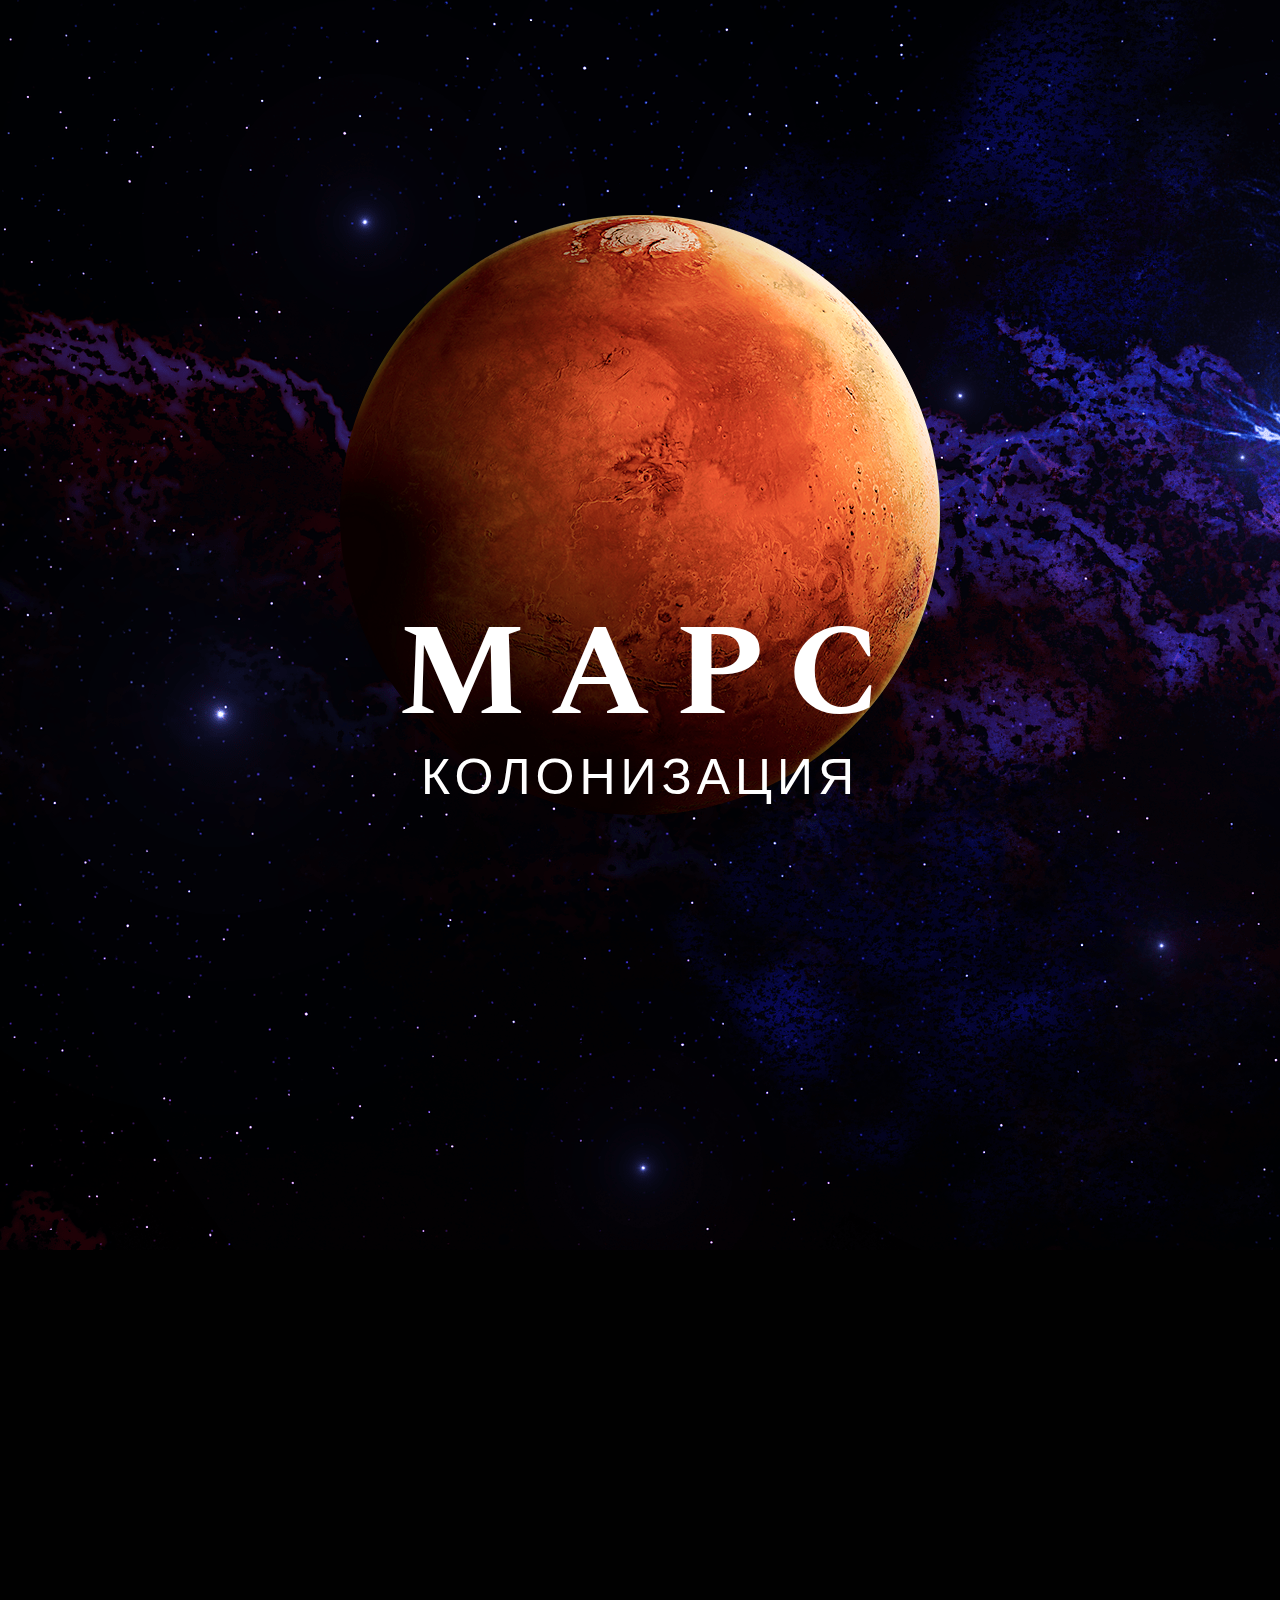
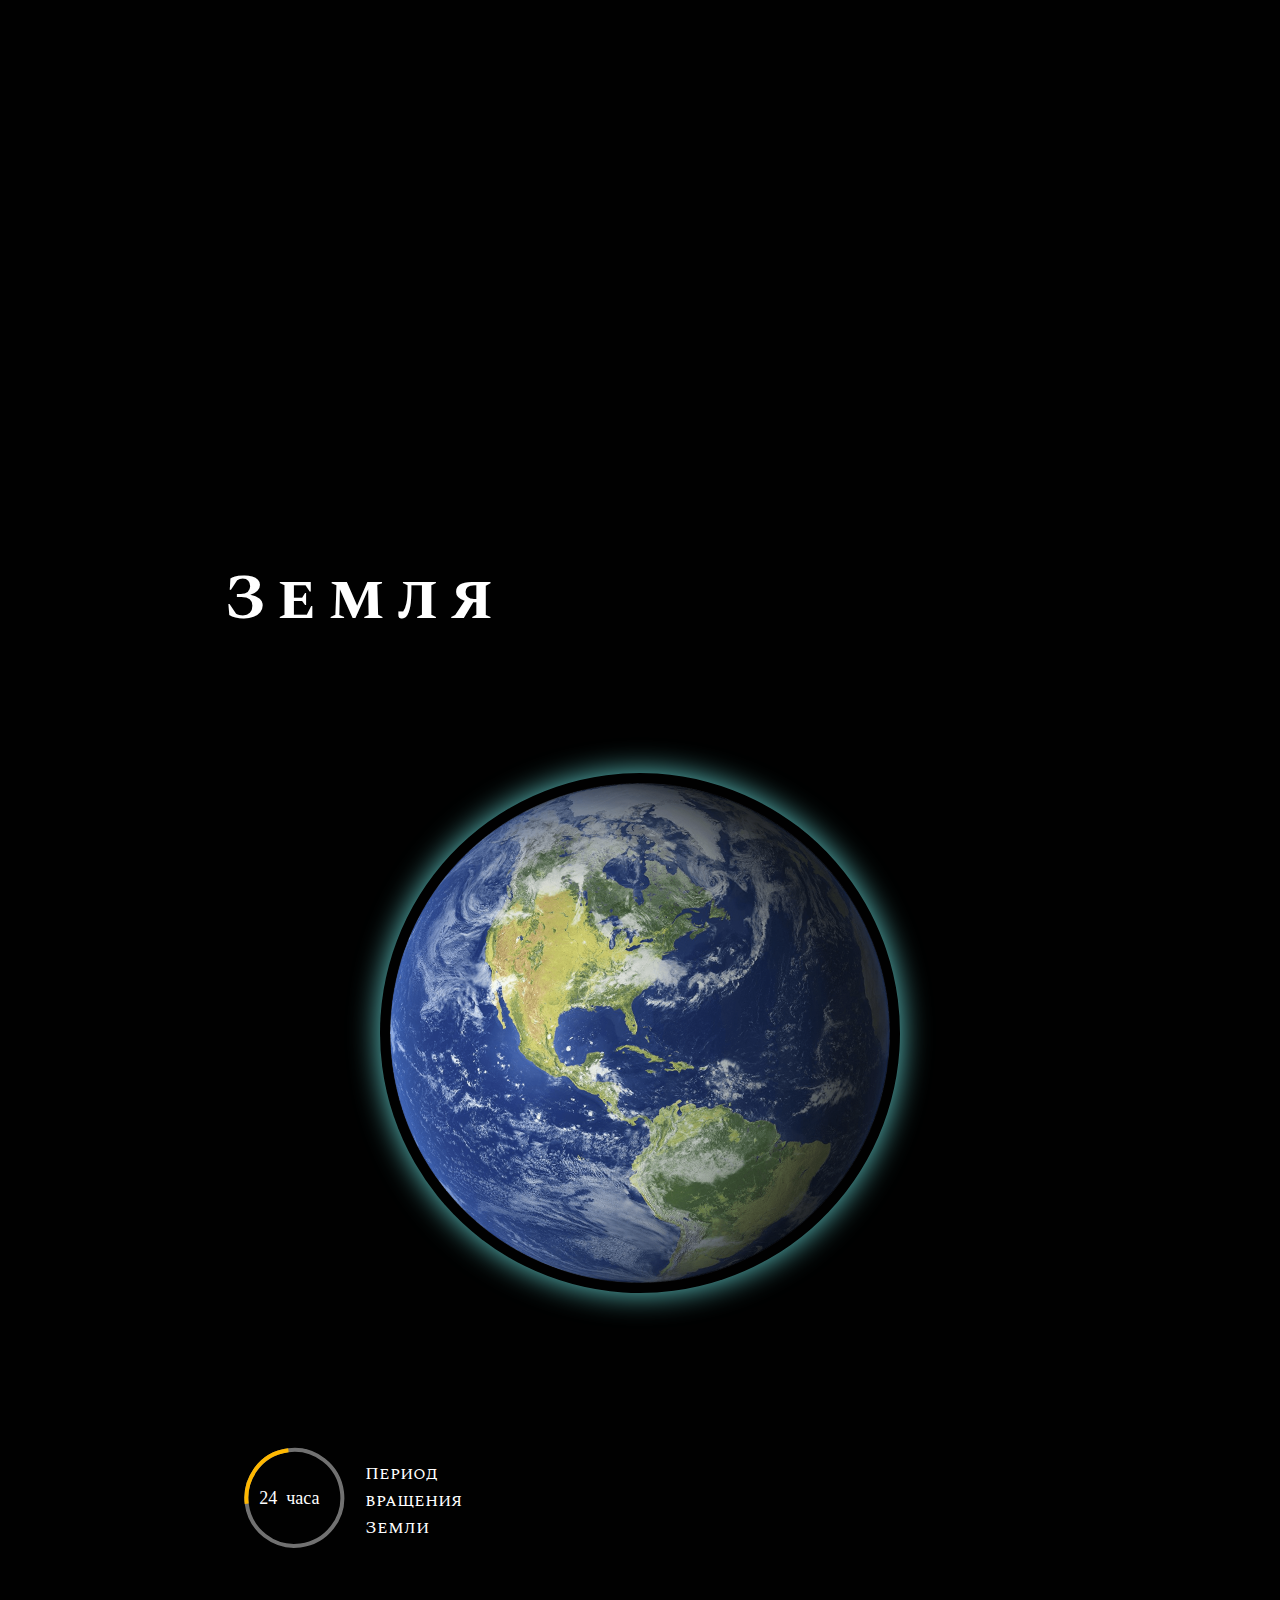
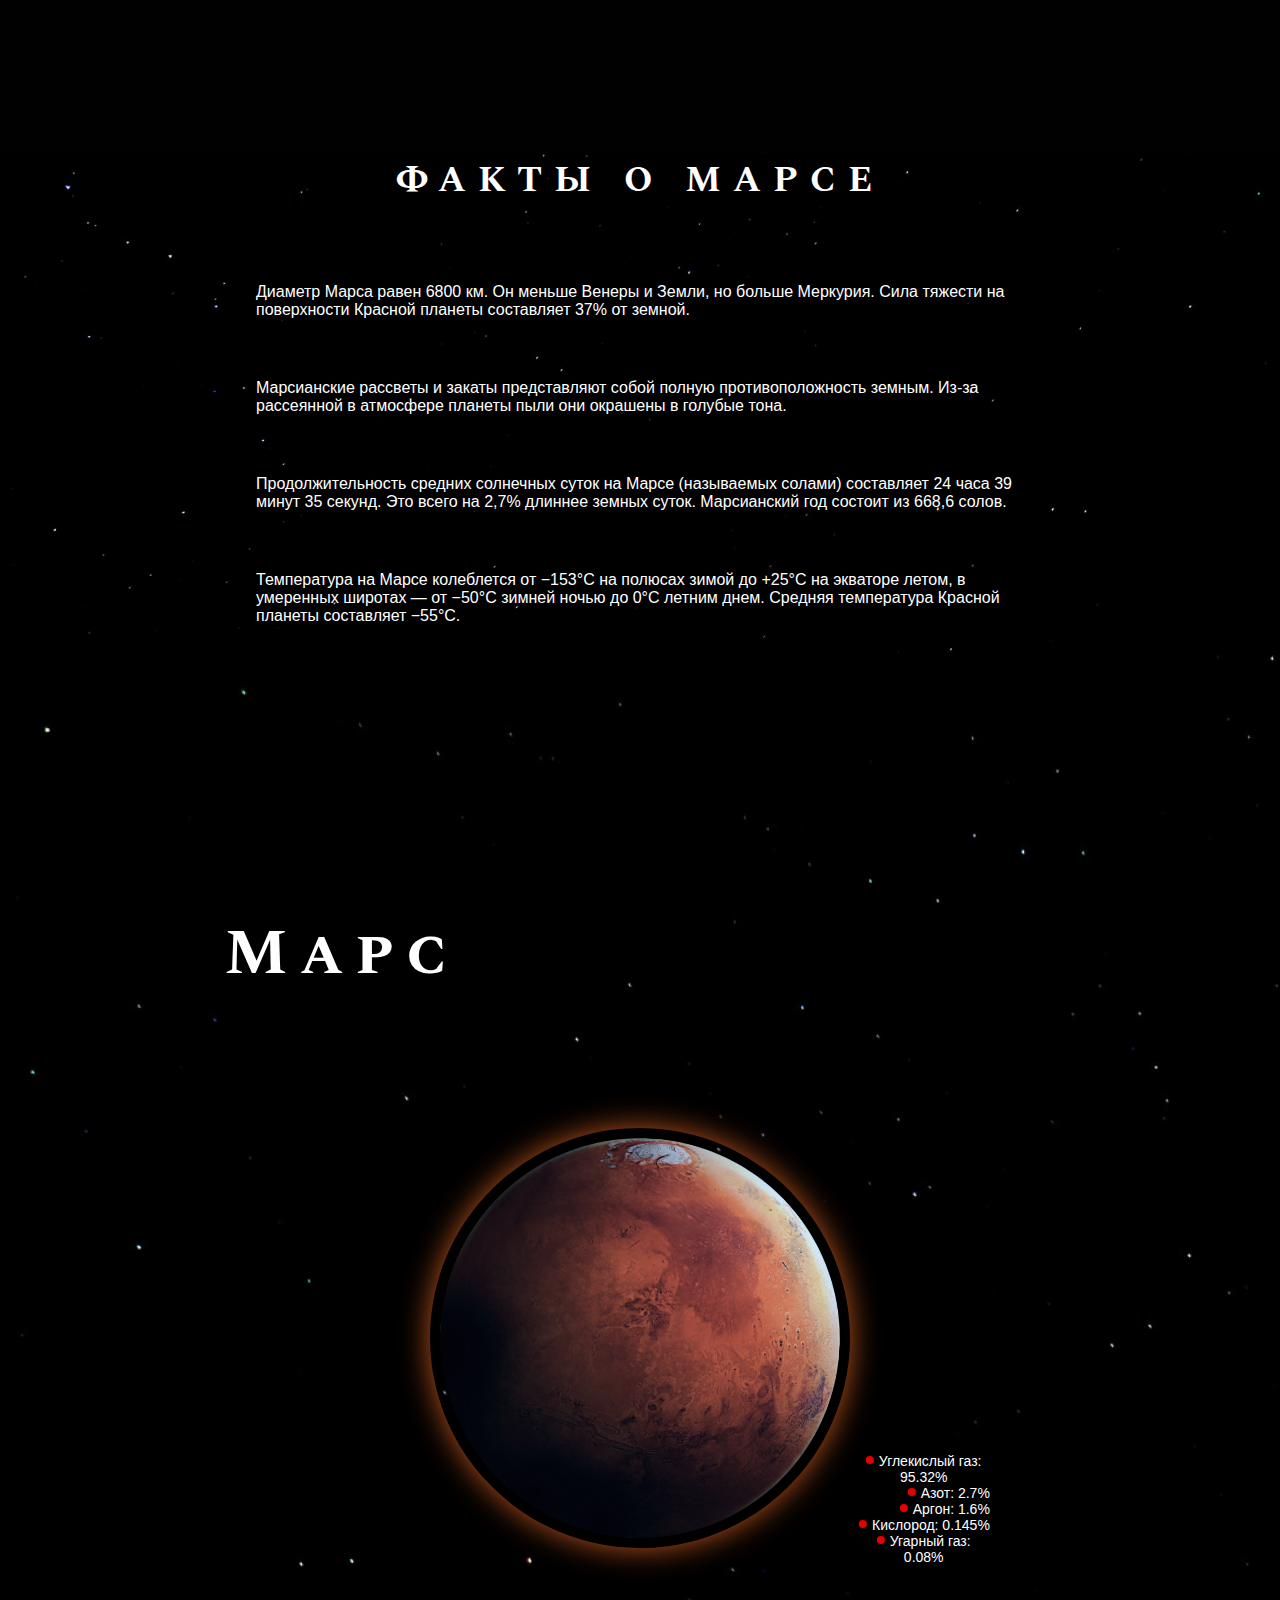
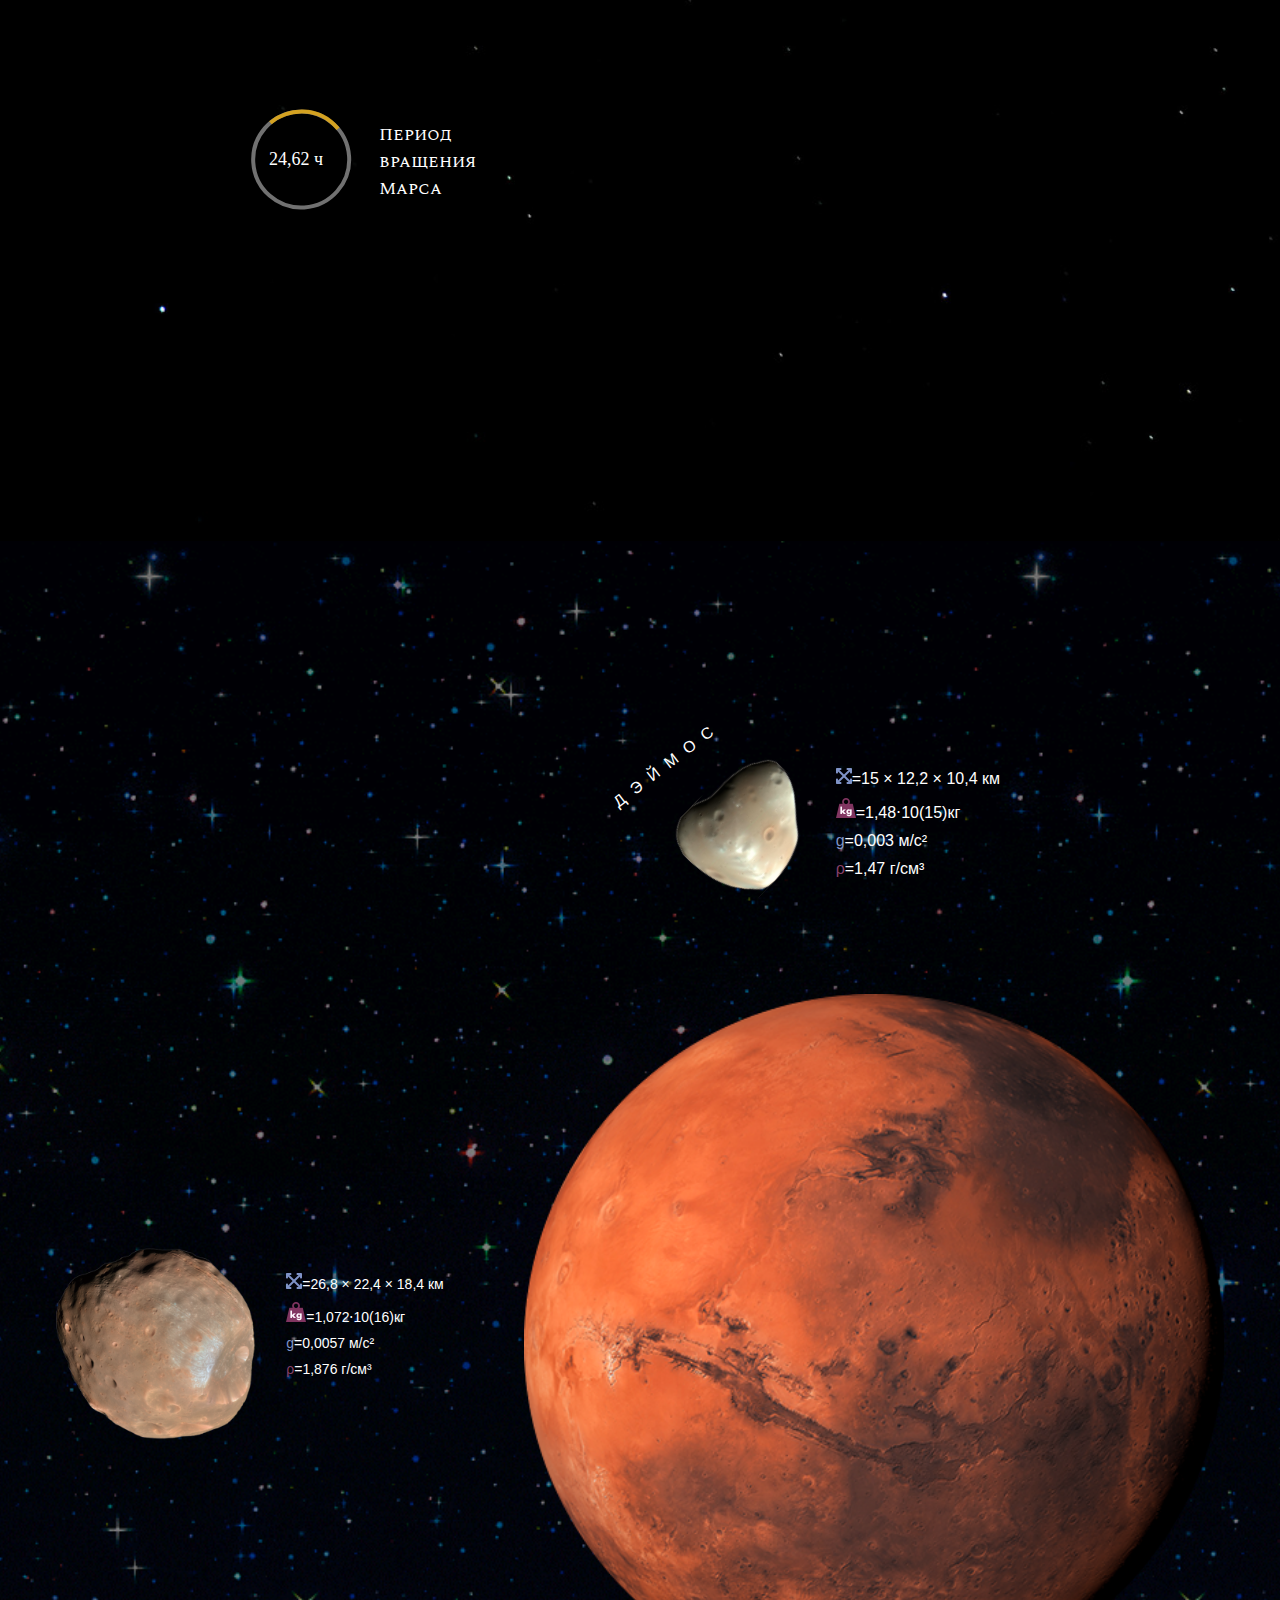
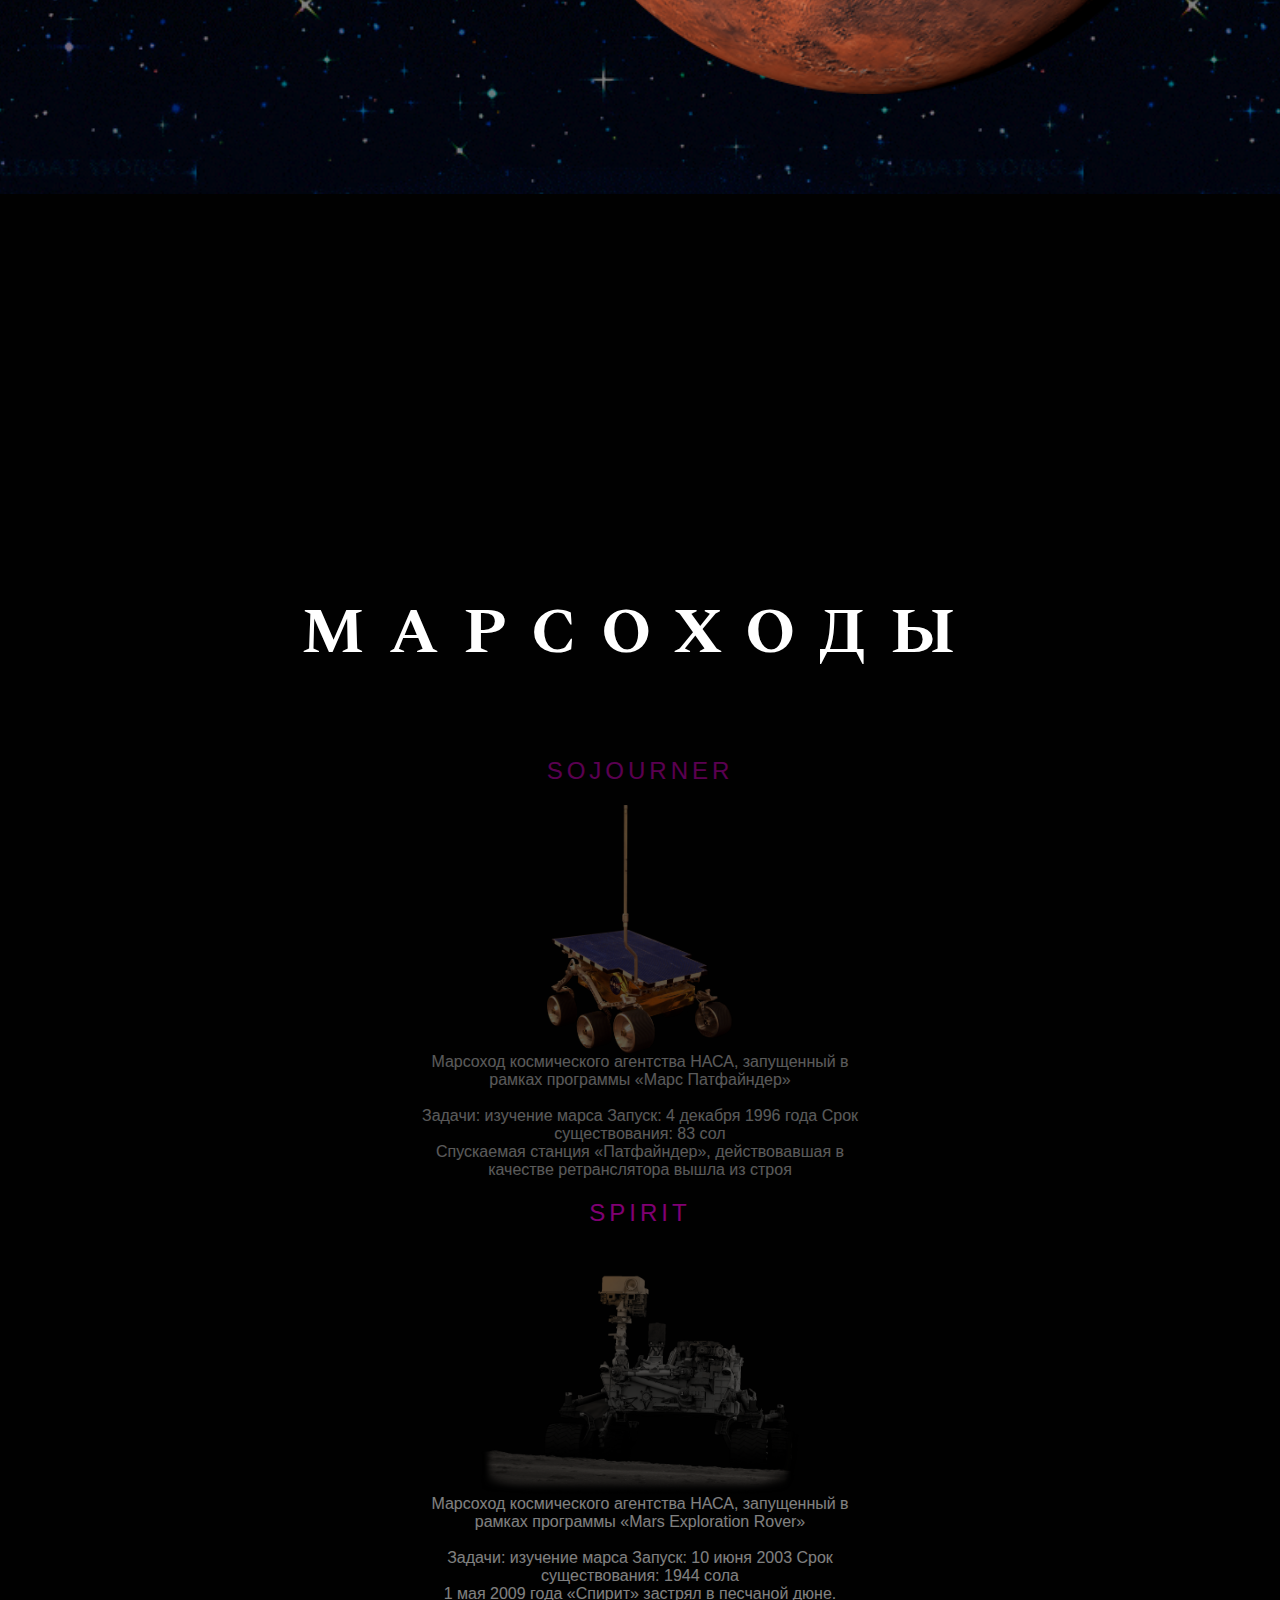
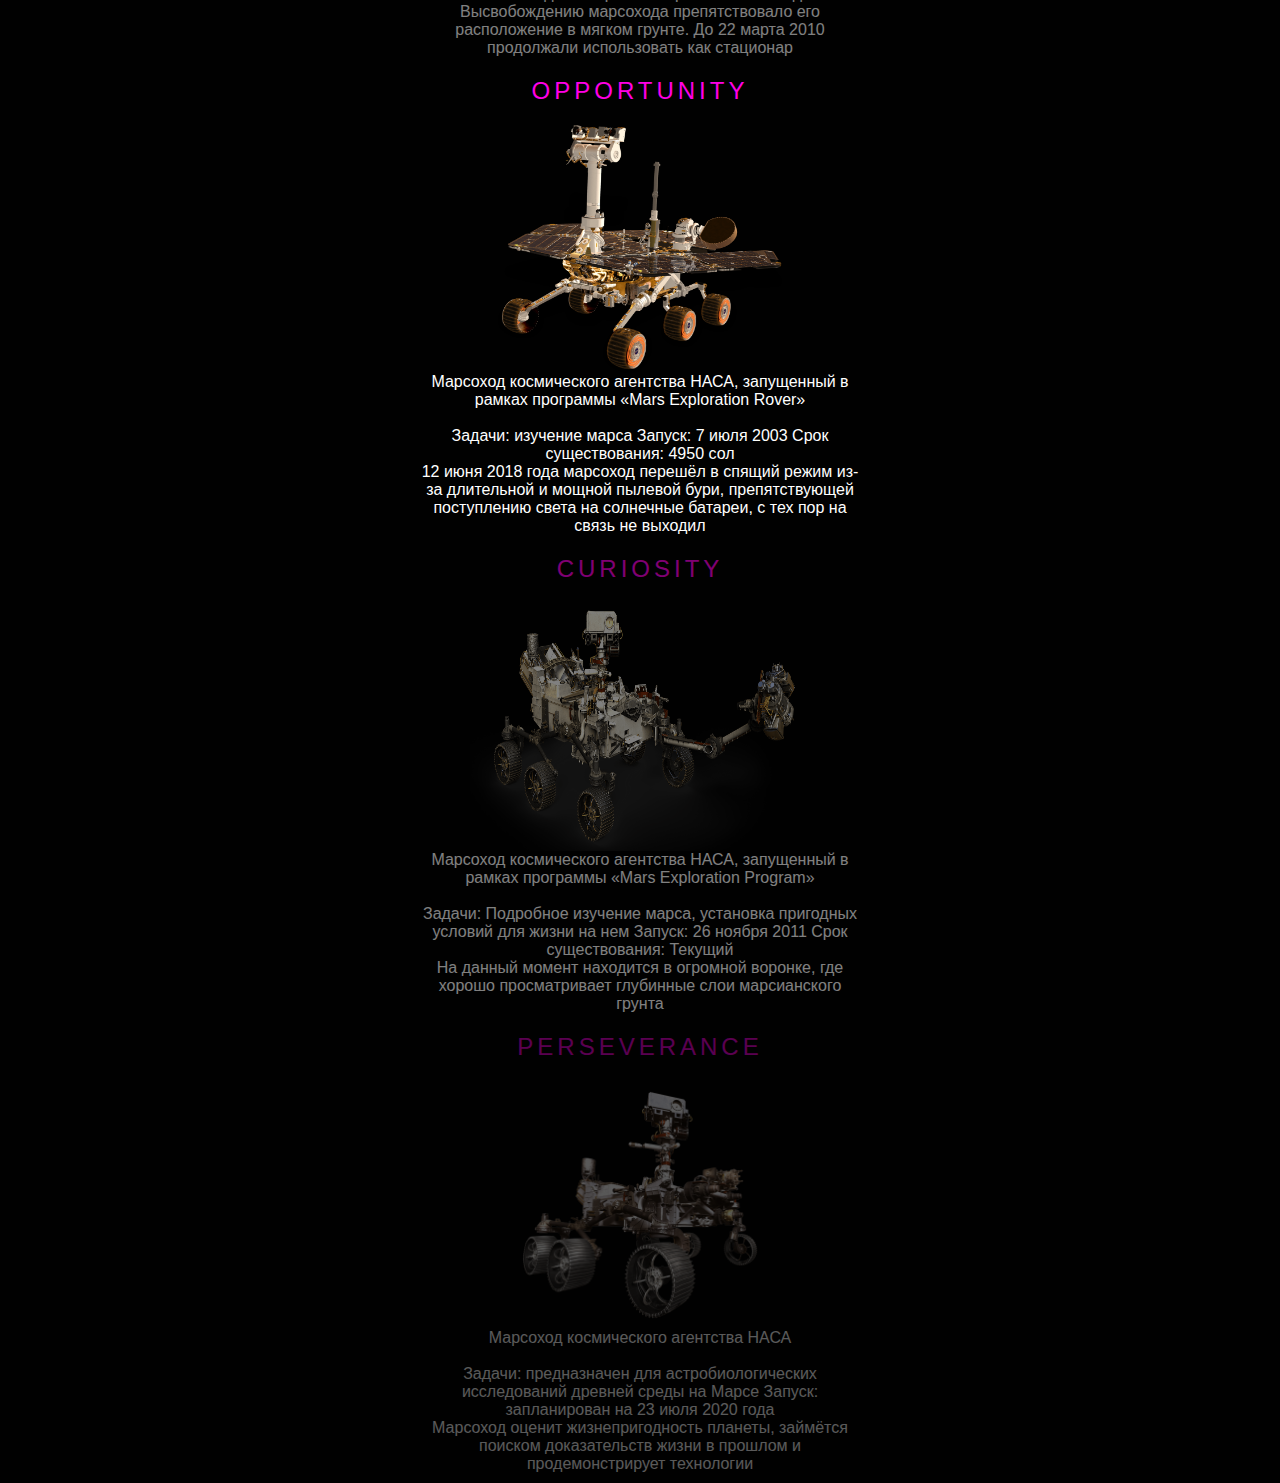
==== commit 5d69eab3: "img for title" ====
--- a/index.html
+++ b/index.html
@@ -5,7 +5,7 @@
     <title>Document</title>
     <meta name="viewport" content="width=device-width, initial-scale=1">
     
-    
+    <link rel='shortcut icon' href='img/heading.jpg' type='image/x-icon'>
     <link rel="preconnect" href="https://fonts.gstatic.com">
     <link href="https://fonts.googleapis.com/css2?family=Spectral+SC:ital,wght@0,200;0,300;0,400;0,500;0,600;0,700;0,800;1,200;1,300;1,400;1,500;1,600;1,700;1,800&display=swap" rel="stylesheet">
     <link rel="stylesheet" href="styles/css/style.css">
